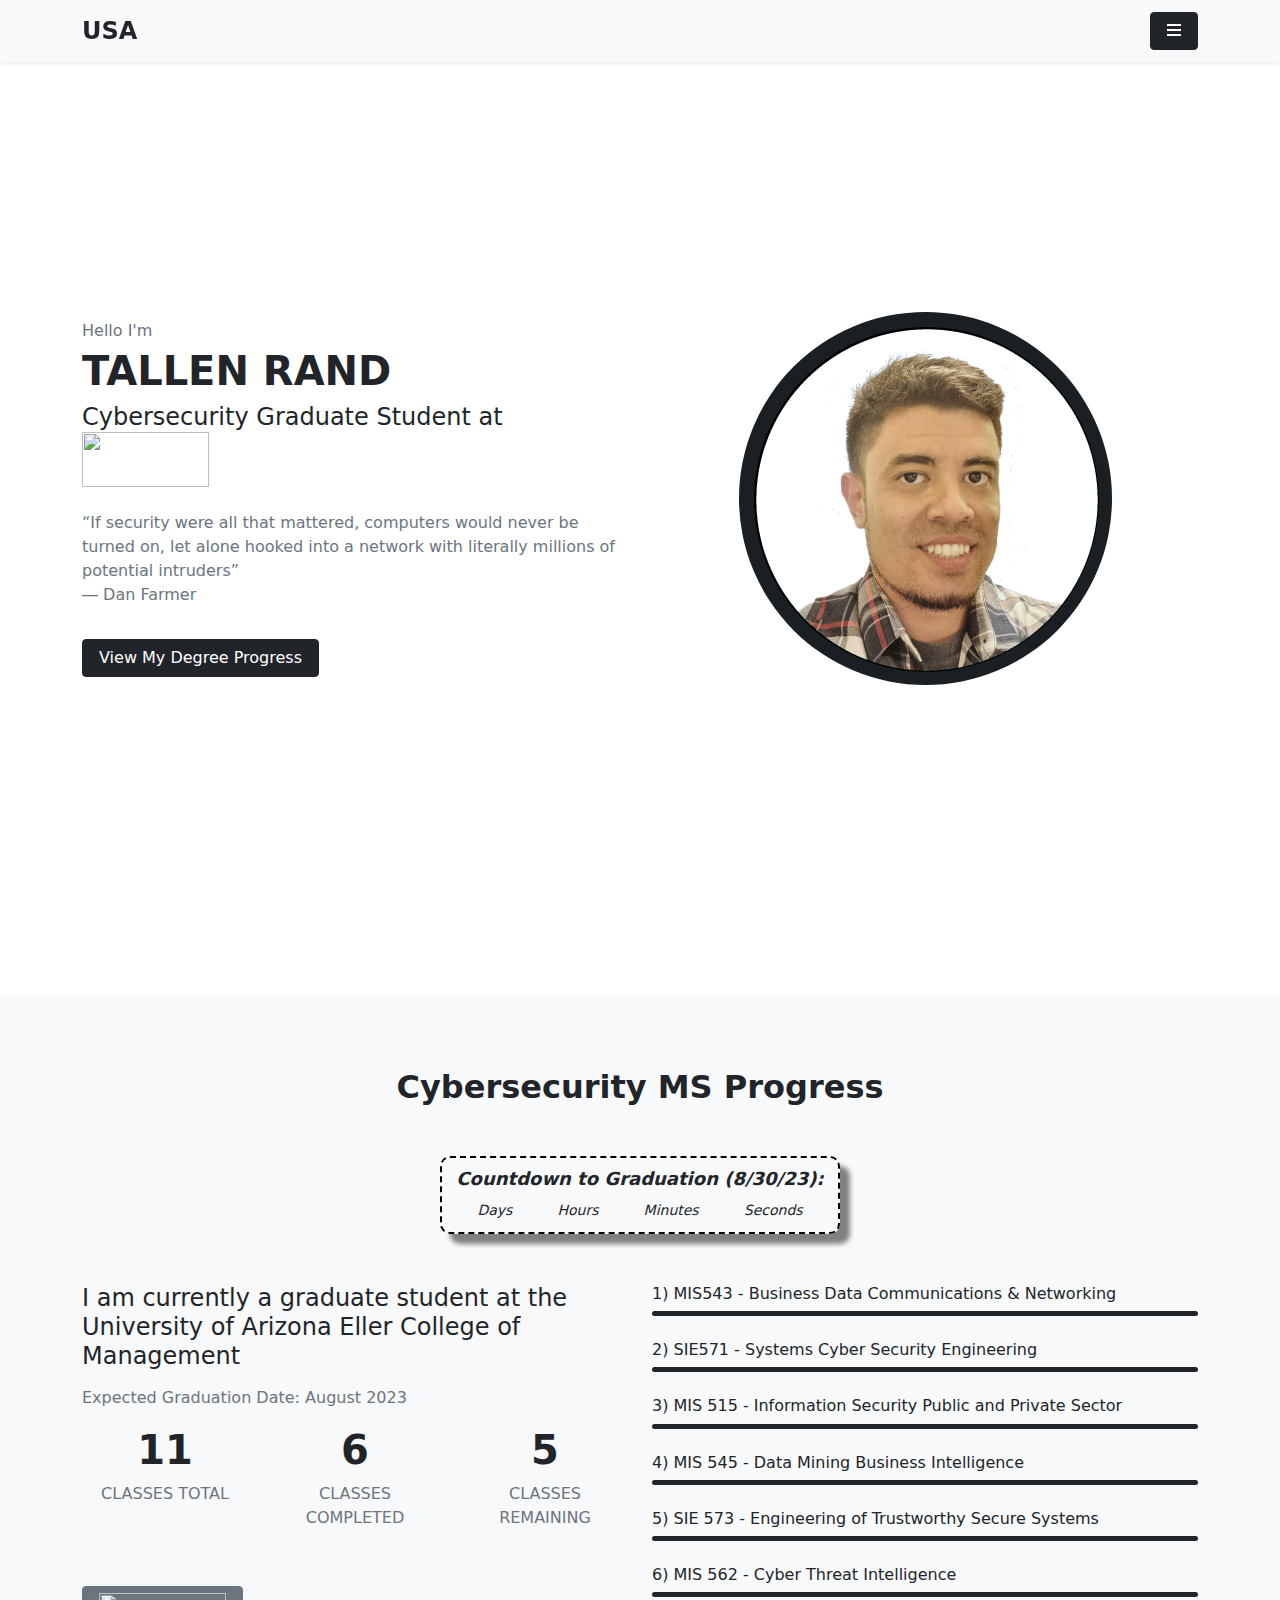
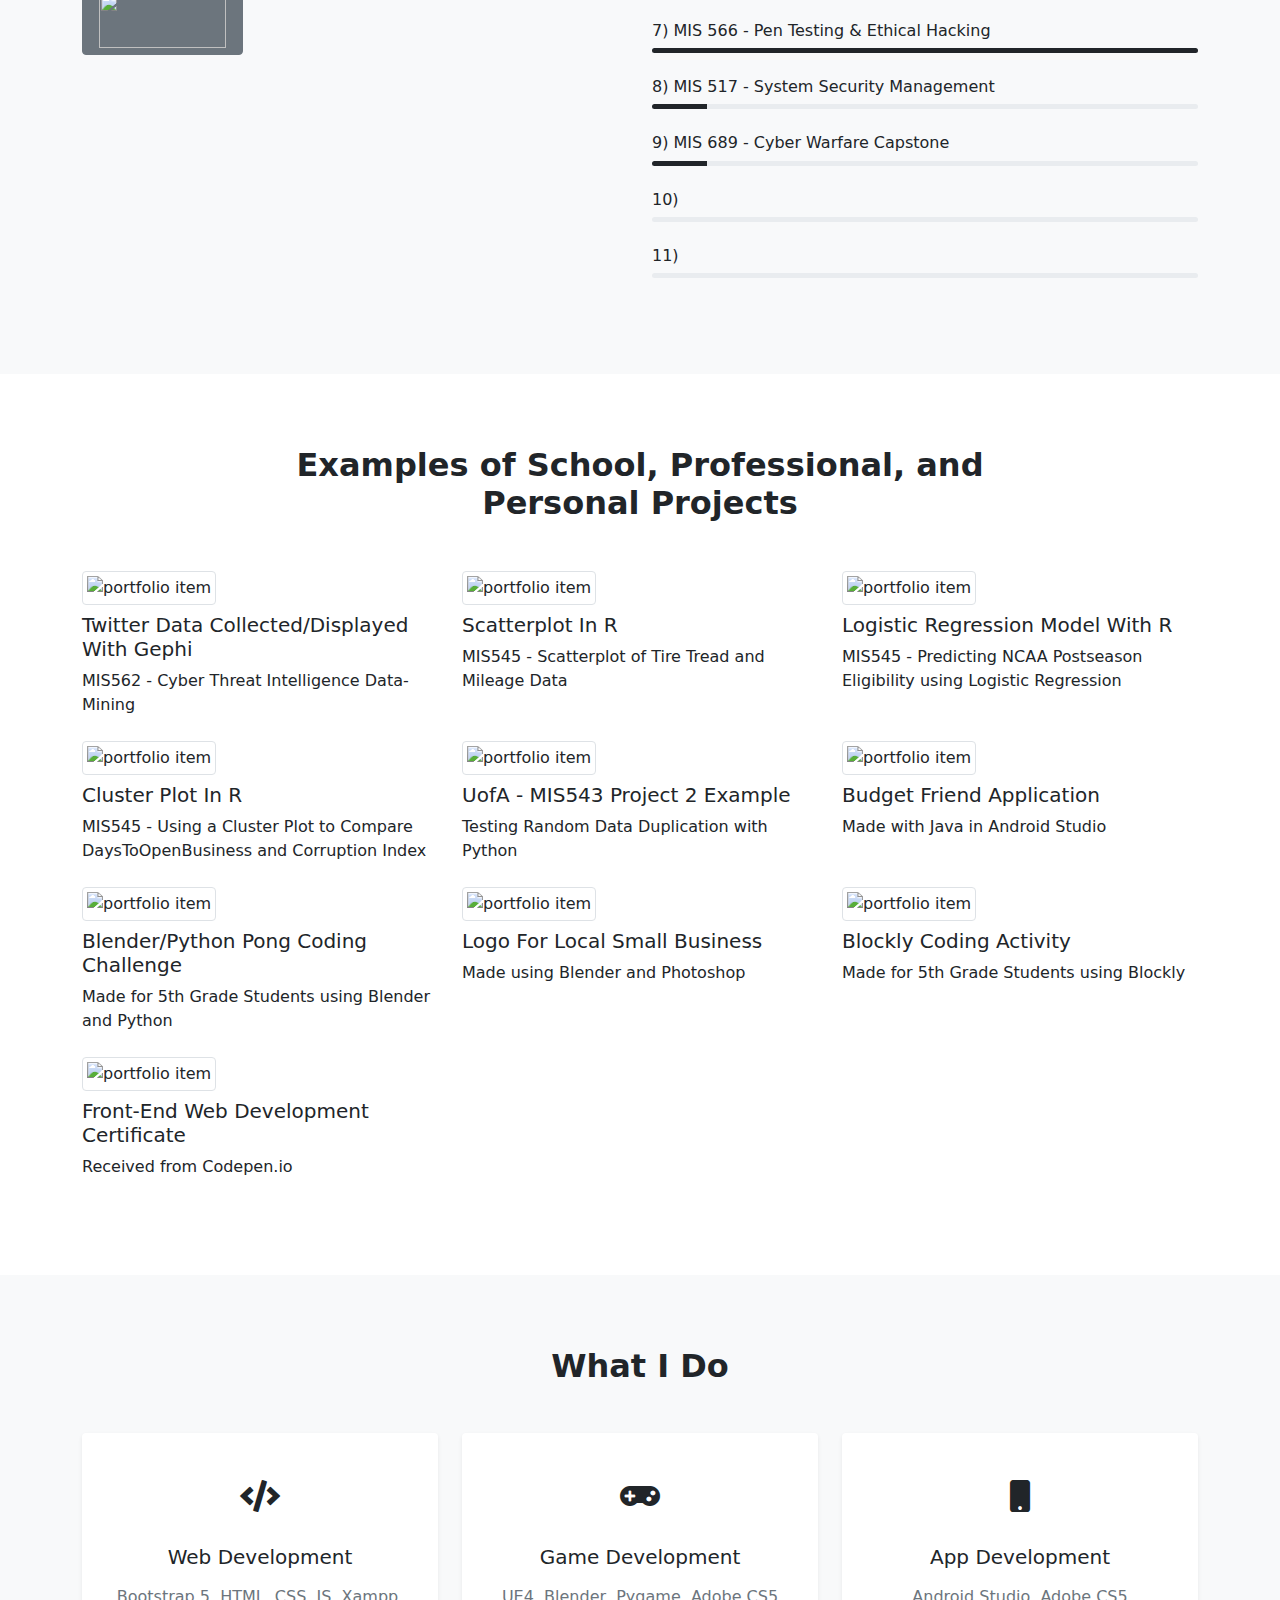
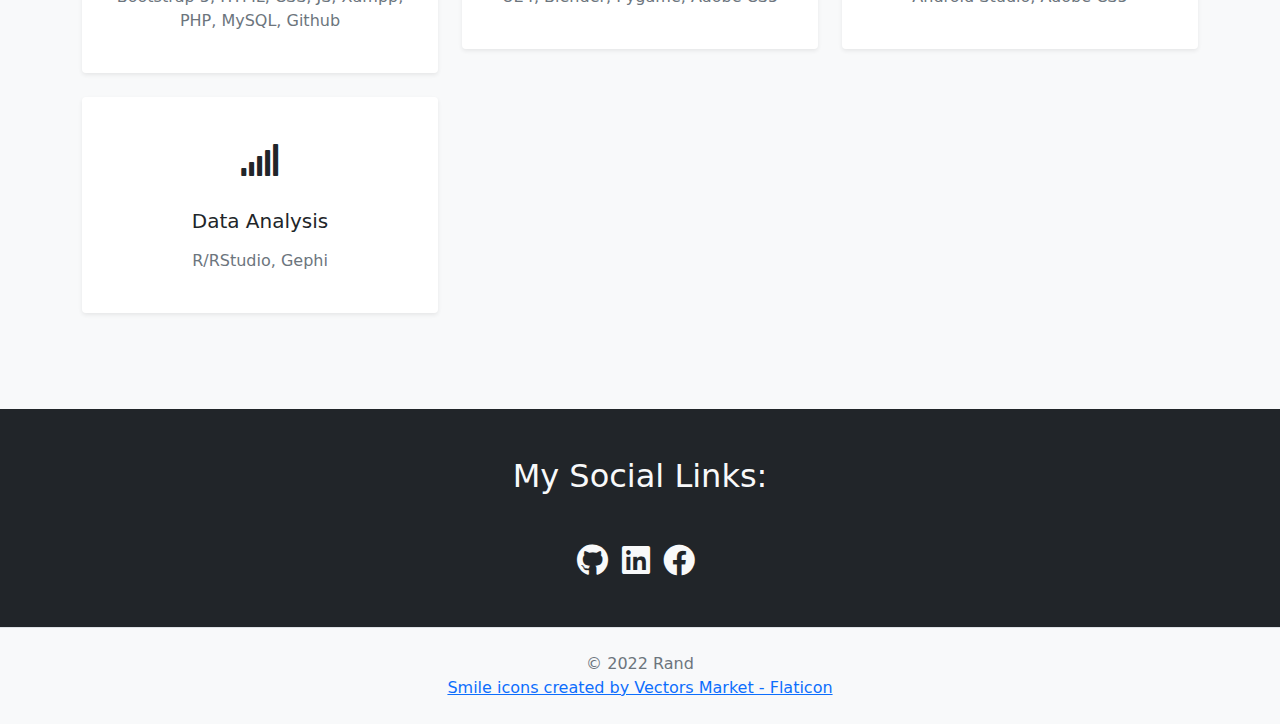
==== index.html @ 3dd48f05 "updated mis566" ====
<!DOCTYPE html>
<html lang="en">
<head>
  <link rel=icon href=img/smile.png sizes="16x16" type="image/png">
  <title>Tallen Rand's Portfolio 2023</title>
  <meta charset="utf-8">
  <meta name="viewport" content="width=device-width, initial-scale=1">
  <link rel="stylesheet" href="css/font-awesome.min.css">
  <link rel="stylesheet" href="css/bootstrap.min.css">
  <link rel="stylesheet" href="css/zoom.min.css">
  <link rel="stylesheet" href="css/timer.css">
</head>
<body class="bg-light">
 
<!-- navbar start -->
<nav class="navbar navbar-light fixed-top bg-light shadow-sm">
  <div class="container-lg">
    <a class="navbar-brand text-dark fw-bold fs-4" href="#">USA</a>
    <div class="dropdown">
      <button class="btn btn-secondary btn-dark px-3" type="button" id="dropdownMenuButton1" data-bs-toggle="dropdown" aria-expanded="false">
        <i class="fas fa-bars"></i>
      </button>
      <ul class="dropdown-menu dropdown-menu-end" aria-labelledby="dropdownMenuButton1">
        <li><a class="dropdown-item" href="#home">Home</a></li>
        <li><a class="dropdown-item" href="#about">Progress</a></li>
        <li><a class="dropdown-item" href="#portfolio">Projects</a></li>
        <li><a class="dropdown-item" href="#services">What I Do</a></li>
        <li><a class="dropdown-item" href="#social">Social Links</a></li>
      </ul>
    </div>
  </div>
</nav>
<!-- navbar end -->

<!-- home section start -->
<section class="home bg-white py-5" id="home">
<div class="container-lg">
  <!--<p class="text-white">Hello</p>-->
  <div class="row min-vh-100 align-items-center align-content-center">
    <div class="col-md-6 mt-5 mt-md-0">
      <div class="home-img text-center">
        <img src="img/Rand_Prof7.png" class="rounded-circle mw-100";alt="profile img">
      </div>
    </div>
    <div class="col-md-6 mt-5 mt-md-0 order-md-first">
      <div class="home-text">
        <p class="text-muted mb-1">Hello I'm</p>
        <h1 class="text-dark text-uppercase fs-1 fw-bold">Tallen Rand</h1>
        <h2 class="fs-4">Cybersecurity Graduate Student at <img src="https://external-content.duckduckgo.com/iu/?u=http%3A%2F%2Fwww.brandonmikelaitis.com%2Fimages%2Fa-logo.png&f=1&nofb=1"
          width="127" height="55"></img></h2> 
        <p class="mt-4 text-muted">“If security were all that mattered, computers would never be turned on, 
          let alone hooked into a network with literally millions of potential intruders”<br>
          ― Dan Farmer</p>
          <a href="#about" class="btn btn-dark px-3 mt-3">View My Degree Progress</a>
      </div>
    </div>
  </div>
</div>
</section>
<!-- home section end -->

<!-- about section start -->
<section class="about bg-light py-5" id="about">
  <div class="container-lg py-4">
    <div class="row justify-content-center">
      <div class="col-lg-8">
        <div class="section-title text-center">
          <h2 class="fw-bold mb-5">Cybersecurity MS Progress</h2>
        </div>
      </div>
    </div>

<!-- Graduation Countdown Timer -->
    <div id="outerBox">
      <h4><b><i>Countdown to Graduation (8/30/23):</b></i></h1>
          <li><span id="days"></span><i>Days</i></li>
          <li><span id="hours"></span><i>Hours</i></li>
          <li><span id="minutes"></span><i>Minutes</i></li>
          <li><span id="seconds"></span><i>Seconds</i></li>

        <script>
          const second = 1000,
          minute = second * 60,
          hour = minute * 60,
          day = hour * 24;

          var countDown = new Date("Aug 30, 2023 00:00:00").getTime(),
            x = setInterval(function() {
          var now = new Date().getTime(),
            distance = countDown - now;
          document.getElementById('days').innerHTML = Math.floor(distance / (day)),
          document.getElementById('hours').innerHTML = Math.floor((distance % (day)) / (hour)),
          document.getElementById('minutes').innerHTML = Math.floor((distance % (hour)) / (minute)),               
          document.getElementById('seconds').innerHTML = Math.floor((distance % (minute)) / second);
          }, second)
        </script>
    </div>
<!-- End Graduation Countdown Timer -->
    <br>
    <br>
    <div class="row">
      <div class="col-md-6">
        <div class="about-text">
          <h3 class="fs-4 mb-3">I am currently a graduate student at the University of Arizona Eller College of Management</h3>
          <p class="text-muted">Expected Graduation Date: August 2023
          </p>
        </div>
        <div class="row text-center text-uppercase my-3">
          <div class="col-sm-4">
            <div clas="fact-item">
              <h4 class="fs-1 fw-bold">11</h4>
              <p class="text-muted">Classes Total</p>
            </div>
          </div>
        <div class="col-sm-4">
          <div clas="fact-item">
            <h4 class="fs-1 fw-bold">6</h4>
            <p class="text-muted">Classes Completed</p>
          </div>
        </div>
        <div class="col-sm-4">
          <div clas="fact-item">
            <h4 class="fs-1 fw-bold">5</h4>
            <p class="text-muted">Classes Remaining</p>
          </div>
        </div>
      </div>
      <br>
      <div class="row">
        <div class="col-lg-12 d-flex align-items-center">
          <a href="https://eller.arizona.edu/"  target="_blank" class="btn px-3 btn-secondary me-5"><img src="https://external-content.duckduckgo.com/iu/?u=http%3A%2F%2Fwww.brandonmikelaitis.com%2Fimages%2Fa-logo.png&f=1&nofb=1"
            width="127" height="55"></img></a>
          </div>
        </div>
          <br>  
        
    </div>
    <div class="col-md-6 mt-5 mt-md-0">
      <div class="skill-item mb-4">
        <h3 class="fs-6">1) MIS543 - Business Data Communications & Networking</h3>
        <div class="progress" style="height: 5px;">
          <div class="progress-bar bg-dark" role="progressbar" style="width: 100%;" 
          aria-valuenow="90" aria-valuemin="0" aria-valuemax="100"></div>
        </div>
      </div>
      <div class="skill-item mb-4">
        <h3 class="fs-6">2) SIE571 - Systems Cyber Security Engineering</h3>
        <div class="progress" style="height: 5px;">
          <div class="progress-bar bg-dark" role="progressbar" style="width: 100%;" 
          aria-valuenow="0" aria-valuemin="0" aria-valuemax="100"></div>
        </div>
      </div>
      <div class="skill-item mb-4">
        <h3 class="fs-6">3) MIS 515 - Information Security Public and Private Sector</h3>
        <div class="progress" style="height: 5px;">
          <div class="progress-bar bg-dark" role="progressbar" style="width: 100%;" 
          aria-valuenow="0" aria-valuemin="0" aria-valuemax="100"></div>
        </div>
      </div>
      <div class="skill-item mb-4">
        <h3 class="fs-6">4) MIS 545 - Data Mining Business Intelligence</h3>
        <div class="progress" style="height: 5px;">
          <div class="progress-bar bg-dark" role="progressbar" style="width: 100%;" 
          aria-valuenow="0" aria-valuemin="0" aria-valuemax="100"></div>
        </div>
      </div>
      <div class="skill-item mb-4">
        <h3 class="fs-6">5) SIE 573 - Engineering of Trustworthy Secure Systems</h3>
        <div class="progress" style="height: 5px;">
          <div class="progress-bar bg-dark" role="progressbar" style="width: 100%;" 
          aria-valuenow="0" aria-valuemin="0" aria-valuemax="100"></div>
        </div>
      </div>
      <div class="skill-item mb-4">
        <h3 class="fs-6">6) MIS 562 - Cyber Threat Intelligence</h3>
        <div class="progress" style="height: 5px;">
          <div class="progress-bar bg-dark" role="progressbar" style="width: 100%;" 
          aria-valuenow="0" aria-valuemin="0" aria-valuemax="100"></div>
        </div>
      </div>
      <div class="skill-item mb-4">
        <h3 class="fs-6">7) MIS 566 - Pen Testing & Ethical Hacking</h3>
        <div class="progress" style="height: 5px;">
          <div class="progress-bar bg-dark" role="progressbar" style="width: 100%;" 
          aria-valuenow="0" aria-valuemin="0" aria-valuemax="100"></div>
        </div>
      </div>
      <div class="skill-item mb-4">
        <h3 class="fs-6">8) MIS 517 - System Security Management</h3>
        <div class="progress" style="height: 5px;">
          <div class="progress-bar bg-dark" role="progressbar" style="width: 10%;" 
          aria-valuenow="0" aria-valuemin="0" aria-valuemax="100"></div>
        </div>
      </div>
      <div class="skill-item mb-4">
        <h3 class="fs-6">9) MIS 689 - Cyber Warfare Capstone</h3>
        <div class="progress" style="height: 5px;">
          <div class="progress-bar bg-dark" role="progressbar" style="width: 10%;" 
          aria-valuenow="0" aria-valuemin="0" aria-valuemax="100"></div>
        </div>
      </div>
      <div class="skill-item mb-4">
        <h3 class="fs-6">10)</h3>
        <div class="progress" style="height: 5px;">
          <div class="progress-bar bg-dark" role="progressbar" style="width: 0%;" 
          aria-valuenow="0" aria-valuemin="0" aria-valuemax="100"></div>
        </div>
      </div>
      <div class="skill-item mb-4">
        <h3 class="fs-6">11)</h3>
        <div class="progress" style="height: 5px;">
          <div class="progress-bar bg-dark" role="progressbar" style="width: 0%;" 
          aria-valuenow="0" aria-valuemin="0" aria-valuemax="100"></div>
        </div>
      </div>
      </div>

      <!--
      <div class="skill-item mb-4">
        <h3 class="fs-6">JavaScript</h3>
        <div class="progress" style="height: 5px;">
          <div class="progress-bar bg-dark" role="progressbar" style="width: 75%;" 
          aria-valuenow="75" aria-valuemin="0" aria-valuemax="100"></div>
        </div>
      </div>
      <div class="skill-item">
        <h3 class="fs-6">Bootstrap</h3>
        <div class="progress" style="height: 5px;">
          <div class="progress-bar bg-dark" role="progressbar" style="width: 65%;" 
          aria-valuenow="65" aria-valuemin="0" aria-valuemax="100"></div>
        </div>
      </div>
    -->
    </div>
  </div>
</section>
<!-- about section end -->

<!-- portfolio section start -->
<section class="portfolio bg-white py-5" id="portfolio">
  <div class="container-lg py-4">
    <div class="row justify-content-center">
      <div class="col-lg-8">
        <div class="section-title text-center">
          <h2 class="fw-bold mb-5">Examples of School, Professional, and Personal Projects</h2>
        </div>
      </div>
    </div>
    <div class="row">
      <div class="col-md-6 col-lg-4">
        <div class="portfolio-item">
          <img src="https://github.com/tallenrand/PublicFiles/blob/master/WebProjects/Twitter_Slide_Screenshot.PNG?raw=true" class="w-100 img-thumbnail zoomleft" alt="portfolio item">
          <h3 class="text-capitalize fs-5 my-2">Twitter Data collected/displayed with Gephi</h3>
          <p class="mb-4"><a href="#" class="text-dark text-decoration-none">MIS562 - Cyber Threat Intelligence Data-Mining</a></p>
        </div>
      </div>
      <div class="col-md-6 col-lg-4">
        <div class="portfolio-item">
          <img src="https://github.com/tallenrand/PublicFiles/blob/master/WebProjects/Tire%20Miles%20and%20Tread%20Depth%20Scatter%20Plot%20Screenshot.PNG?raw=true" class="w-100 img-thumbnail zoomcenter" alt="portfolio item">
          <h3 class="text-capitalize fs-5 my-2">Scatterplot in R</h3>
          <p class="mb-4"><a href="#" class="text-dark text-decoration-none">MIS545 - Scatterplot of Tire Tread and Mileage Data</a></p>
        </div>
      </div>
      <div class="col-md-6 col-lg-4">
        <div class="portfolio-item">
          <img src="https://raw.githubusercontent.com/tallenrand/PublicFiles/84a04c1a99a9d91ac99c18fbdc5ed5dccdd5f8ab/MIS%20545_TallenR_Slides_5-9_2.png" class="w-100 img-thumbnail zoomright" alt="portfolio item">
          <h3 class="text-capitalize fs-5 my-2">Logistic Regression Model with R</h3>
          <p class="mb-4"><a href="#" class="text-dark text-decoration-none">MIS545 - Predicting NCAA Postseason Eligibility using Logistic Regression</a></p>
        </div>
      </div>
      <div class="col-md-6 col-lg-4">
        <div class="portfolio-item">
          <img src="https://github.com/tallenrand/PublicFiles/blob/master/3Cluster.PNG?raw=true" class="w-100 img-thumbnail zoomleft" alt="portfolio item">
          <h3 class="text-capitalize fs-5 my-2">Cluster Plot in R</h3>
          <p class="mb-4"><a href="#" class="text-dark text-decoration-none">MIS545 - Using a Cluster Plot to Compare DaysToOpenBusiness and Corruption Index</a></p>
        </div>
      </div>
      <div class="col-md-6 col-lg-4">
        <div class="portfolio-item">
          <img src="https://github.com/tallenrand/PublicFiles/blob/master/PorfolioPics/Proj2_Final.png?raw=true" class="w-100 img-thumbnail zoomcenter" alt="portfolio item">
          <h3 class="text-capitalize fs-5 my-2">UofA - MIS543 Project 2 Example</h3>
          <p class="mb-4"><a href="#" class="text-dark text-decoration-none">Testing Random Data Duplication with Python</a></p>
        </div>
      </div>
      <div class="col-md-6 col-lg-4">
        <div class="portfolio-item">
          <img src="https://github.com/tallenrand/PublicFiles/blob/master/PorfolioPics/BF_PortfolioImage.png?raw=true" class="w-100 img-thumbnail zoomright" alt="portfolio item">
          <h3 class="text-capitalize fs-5 my-2">Budget Friend Application</h3>
          <p class="mb-4"><a href="#" class="text-dark text-decoration-none">Made with Java in Android Studio</a></p>
        </div>
      </div>
      <div class="col-md-6 col-lg-4">
        <div class="portfolio-item">
          <img src="https://github.com/tallenrand/PublicFiles/blob/master/Classroom/Pong_F.png?raw=true;" class="w-100 img-thumbnail zoomleft" alt="portfolio item">
          <h3 class="text-capitalize fs-5 my-2">Blender/Python Pong Coding Challenge</h3>
          <p class="mb-4"><a href="#" class="text-dark text-decoration-none">Made for 5th Grade Students using Blender and Python</a></p>
        </div>
      </div>
      <div class="col-md-6 col-lg-4">
        <div class="portfolio-item">
          <img src="https://github.com/tallenrand/PublicFiles/blob/master/Logos/EAS_F.png?raw=true;" class="w-100 img-thumbnail zoomcenter" alt="portfolio item">
          <h3 class="text-capitalize fs-5 my-2">Logo for Local Small Business</h3>
          <p class="mb-4"><a href="#" class="text-dark text-decoration-none">Made using Blender and Photoshop</a></p>
        </div>
      </div>
      <div class="col-md-6 col-lg-4">
        <div class="portfolio-item">
          <img src="https://github.com/tallenrand/PublicFiles/blob/master/Classroom/Colors_F.PNG?raw=true" class="w-100 img-thumbnail zoomright" alt="portfolio item">
          <h3 class="text-capitalize fs-5 my-2">Blockly Coding Activity</h3>
          <p class="mb-4"><a href="#" class="text-dark text-decoration-none">Made for 5th Grade Students using Blockly</a></p>
        </div>
      </div>
      <div class="col-md-6 col-lg-4">
        <div class="portfolio-item">
          <img src="https://github.com/tallenrand/PublicFiles/blob/master/Cert_Image.PNG?raw=true" class="w-100 img-thumbnail zoomleft" alt="portfolio item">
          <h3 class="text-capitalize fs-5 my-2">Front-End Web Development Certificate</h3>
          <p class="mb-4"><a href="#" class="text-dark text-decoration-none">Received from Codepen.io</a></p>
        </div>
      </div>
    </div>
  </div>
</section>
<!-- portfolio section end -->

<!-- services section start -->
<section class="services bg-$blue-100 py-5" id="services">
  <div class="container-lg py-4">
    <div class="row justify-content-center">
      <div class="col-lg-8">
        <div class="section-title text-center">
          <h2 class="fw-bold mb-5">What I Do</h2>
        </div>
      </div>
    </div>
    <div class="row text-center">
      <div class="col-md-6 col-lg-4 mb-4">
        <div class="service-item shadow-sm p-4 rounded bg-white">
          <div class="icon my-3 text-dark fs-2">
            <i class="fas fa-code"></i>
          </div>
          <h3 class="fs-5 py-2">Web Development</h3>
          <p class="text-muted">Bootstrap 5, HTML, CSS, JS, Xampp, PHP, MySQL, Github</p>
          </div>
        </div>
        <div class="col-md-6 col-lg-4 mb-4">
          <div class="service-item shadow-sm p-4 rounded bg-white">
            <div class="icon my-3 text-dark fs-2">
              <i class="fas fa-gamepad"></i>
            </div>
            <h3 class="fs-5 py-2">Game Development</h3>
            <p class="text-muted">UE4, Blender, Pygame, Adobe CS5</p>
            </div>
          </div>
          <div class="col-md-6 col-lg-4 mb-4">
            <div class="service-item shadow-sm p-4 rounded bg-white">
              <div class="icon my-3 text-dark fs-2">
                <i class="fas fa-mobile"></i>
              </div>
              <h3 class="fs-5 py-2">App Development</h3>
              <p class="text-muted">Android Studio, Adobe CS5</p>
              </div>
            </div>
            <div class="col-md-6 col-lg-4 mb-4">
          <div class="service-item shadow-sm p-4 rounded bg-white">
            <div class="icon my-3 text-dark fs-2">
              <i class="fas fa-signal"></i>
              </div>
              <h3 class="fs-5 py-2">Data Analysis</h3>
              <p class="text-muted">R/RStudio, Gephi</p>
            </div>
          </div>
      </div>
    </div>
</section>
<!-- services section end -->





<!-- freelancer available section start -->
<section class="freelancer-available py-5 bg-dark" id="social">
  <div class="container-lg">
    <div class="row justify-content-center">
      <div class="col-lg-8 text-center">
        <div class="row">
          <div class="section-title text-center">
            <h2 class="text-light mb-5">My Social Links:</h2>
          </div>
          <div class="social-links">
            <a href="https://github.com/tallenrand" target="_blank" class="text-light me-2"><i class="fab fa-github fa-2x"></i></a>
            <a href="https://www.linkedin.com/in/tallen-rand/" target="_blank" class="text-light me-2"><i class="fab fa-linkedin fa-2x"></i></a>
            <a href="https://www.facebook.com/profile.php?id=100082353182815" target="_blank" class="text-light me-2"><i class="fab fa-facebook fa-2x"></i></a>
          </div>
        </div>
      </div>
    </div>
  </div>
</section>
<!-- freelancer available section end -->

<!-- testimonials section start 



<section class="testimonials py-5" id="testimonials">
  <div class="container-lg py-4">
    <div class="row justify-content-center">
      <div class="col-lg-8">
        <div class="section-title text-center">
          <h2 class="fw-bold mb-5">Testimonials</h2>
        </div>
      </div>
    </div>
    <div class="row justify-content-center">
      <div class="col-lg-8 col-xl-7">
          <div id="carousel1" class="carousel slide" data-bs-ride="carousel">
            <ol class="carousel-indicators">
              <li data-bs-target="#carousel1" data-bs-slide-to="0" class="active bg-dark" aria-current="true" aria-label="Slide 1"></button>
              <li data-bs-target="#carousel1" data-bs-slide-to="1" class="bg-dark" aria-label="Slide 2"></button>
              <li data-bs-target="#carousel1" data-bs-slide-to="2" class="bg-dark" aria-label="Slide 3"></button>
              </ol>
          <div class="carousel-inner">
          
          <div class="testi-item carousel-item active bg-white shadow-sm rounded p-4 mb-5">
            <div class="testi-author-info d-flex align-items-center">
              <img src="img/testimonial/chucknorris2.png" class="img-thumbnail rounded-circle" alt="author img">
              <div class="author ms-3">
                <h3 class="fs-6 mb-1">Chuck Norris</h3>
                <p class="text-muted m-0">Certified Badass</p>
              </div>
            </div>
            <p class="text-muted mt-3">Tallen Rand could probably beat me in a fight.</p>
            <div class="ratings text-dark">
              <i class="fa fa-star"></i>
              <i class="fa fa-star"></i>
              <i class="fa fa-star"></i>
              <i class="fa fa-star"></i>
              <i class="fa fa-star"></i>
            </div>
          </div>
         
          <div class="testi-item carousel-item bg-white shadow-sm rounded p-4 mb-5">
            <div class="testi-author-info d-flex align-items-center">
              <img src="img/testimonial/zeus2.png" class="img-thumbnail rounded-circle" alt="author img">
              <div class="author ms-3">
                <h3 class="fs-6 mb-1">God</h3>
                <p class="text-muted m-0">Admin/Manager</p>
              </div>
            </div>
            <p class="text-muted mt-3">Tallen Rand is the greatest programmer alive.</p>
            <div class="ratings text-dark">
              <i class="fa fa-star"></i>
              <i class="fa fa-star"></i>
              <i class="fa fa-star"></i>
              <i class="fa fa-star"></i>
              <i class="fa fa-star"></i>
            </div>
          </div>
         
          <div class="testi-item carousel-item bg-white shadow-sm rounded p-4 mb-5">
            <div class="testi-author-info d-flex align-items-center">
              <img src="img/testimonial/docholliday2.png" class="img-thumbnail rounded-circle" alt="author img">
              <div class="author ms-3">
                <h3 class="fs-6 mb-1">Doc Holliday</h3>
                <p class="text-muted m-0">Medical Professional and Deputized Marshal</p>
              </div>
            </div>
            <p class="text-muted mt-3">Tallen Rand can be my huckleberry any day.</p>
            <div class="ratings text-dark">
              <i class="fa fa-star"></i>
              <i class="fa fa-star"></i>
              <i class="fa fa-star"></i>
              <i class="fa fa-star"></i>
              <i class="fa fa-star"></i>
            </div>
          </div>

        -->
          
          <!-- testimonial item end-->
          </div>
        </div>
      </div>
    </div>
  </div>
</section>
<!-- testimonials section end -->

<!-- contact section start 
<section class="contact py-5" id="contact">
  <div class="container-lg py-4">
    <div class="row justify-content-center">
      <div class="col-lg-8">
        <div class="section-title text-center">
          <h2 class="fw-bold mb-5">Contact Me</h2>
        </div>
      </div>
    </div>
    <div class="row">
      <div class="col-md-5">
        <div class="contact-item d-flex mb-3">
          <div class="icon fs-4 text-dark">
            <i class="fas fa-envelope"></i>
          </div>
          <div class="text ms-3">
            <h3 class="fs-5">Email</h3>
            <p class="text-muted">example@gmail.com</p>
          </div>
        </div>
        <div class="contact-item d-flex mb-3">
          <div class="icon fs-4 text-dark">
            <i class="fas fa-phone"></i>
          </div>
          <div class="text ms-3">
            <h3 class="fs-5">Phone</h3>
            <p class="text-muted">867-5309</p>
          </div>
        </div>
        <div class="contact-item d-flex">
          <div class="icon fs-4 text-dark">
            <i class="fas fa-map-marker-alt"></i>
          </div>
          <div class="text ms-3">
            <h3 class="fs-5">Visit Office</h3>
            <p class="text-muted">101 Street, Arizona</p>
          </div>
        </div>
      </div>
      <div class="col-md-7">
        <div class="contact-form">
          <form>
            <div class="row">
              <div class="col-lg-6 mb-4">
                <input type="text" placeholder="Your Name" class="form-control form-control-lg fs-6 border-0 shadow-sm">
              </div>
              <div class="col-lg-6 mb-4">
                <input type="text" placeholder="Your Email" class="form-control form-control-lg fs-6 border-0 shadow-sm">
              </div>
            </div>
            <div class="row">
              <div class="col-lg-12 mb-4">
                <input type="text" placeholder="Subject" class="form-control form-control-lg fs-6 border-0 shadow-sm">
              </div>
            </div>
            <div class="row">
              <div class="col-lg-12 mb-4">
                <textarea rows="5" placeholder="Your Message" class="form-control form-control-lg fs-6 border-0 shadow-sm"></textarea>
              </div>
            </div>
            <div class="row">
              <div class="col-lg-12">
                <button type="submit" class="btn btn-dark px-3">Send Message</button>
              </div>
            </div>
          </form>
        </div>
      </div>
    </div>
  </div>
</section>
-->
<!-- contact section end -->

<!-- footer start -->
<footer class="footer border-top py-4 ">
  <div class="container-lg ">
    <div class="row">
      <div class="col-lg-12">
        <p class="m-0 text-center text-muted">&copy; 2022 Rand</p>
        <p class="m-0 text-center text-muted"><a href="https://www.flaticon.com/free-icons/smile" title="smile icons">Smile icons created by Vectors Market - Flaticon</a></p>
      </div>
    </div>
  </div>
</footer>
<!-- footer end -->

<script src="js/bootstrap.bundle.min.js"></script>
</body>
</html>
---- css/zoom.min.css ----
.zoomleft {      
    -webkit-transition: all 0.35s ease-in-out;    
    -moz-transition: all 0.35s ease-in-out;    
    transition: all 0.35s ease-in-out;     
    cursor: -webkit-zoom-in;      
    cursor: -moz-zoom-in;      
    cursor: zoom-in;
    }
    
    .zoomcenter {      
    -webkit-transition: all 0.35s ease-in-out;    
    -moz-transition: all 0.35s ease-in-out;    
    transition: all 0.35s ease-in-out;     
    cursor: -webkit-zoom-in;      
    cursor: -moz-zoom-in;      
    cursor: zoom-in;
    }   

    .zoomright {      
    -webkit-transition: all 0.35s ease-in-out;    
    -moz-transition: all 0.35s ease-in-out;    
    transition: all 0.35s ease-in-out;     
    cursor: -webkit-zoom-in;      
    cursor: -moz-zoom-in;      
    cursor: zoom-in;
    }   
    
    .zoomleft:hover,  
    .zoomleft:active,   
    .zoomleft:focus {
    /**adjust scale to desired size, 
    add browser prefixes**/
    -ms-transform: scale(2.5);    
    -moz-transform: scale(2.5);  
    -webkit-transform: scale(2.5);  
    -o-transform: scale(2.5);  
    transform: scale(2.5);    
    position:relative;      
    z-index: 100;  
    margin-left: 15vw;       
    }

    .zoomcenter:hover,  
    .zoomcenter:active,   
    .zoomcenter:focus {
    /**adjust scale to desired size, 
    add browser prefixes**/
    -ms-transform: scale(2.5);    
    -moz-transform: scale(2.5);  
    -webkit-transform: scale(2.5);  
    -o-transform: scale(2.5);  
    transform: scale(2.5);    
    position:relative;      
    z-index:100;  
    }

    .zoomright:hover,  
    .zoomright:active,   
    .zoomright:focus {
    /**adjust scale to desired size, 
    add browser prefixes**/
    -ms-transform: scale(2.5);    
    -moz-transform: scale(2.5);  
    -webkit-transform: scale(2.5);  
    -o-transform: scale(2.5);  
    transform: scale(2.5);    
    position:relative;      
    z-index:100;        
    margin-left: -15vw;
    }
    
    /**To keep upscaled images visible on mobile, 
    increase left & right margins a bit**/  
    @media only screen and (max-width: 768px) {   
    .portfolio-item {      
    margin-left: 15vw;       
    margin-right: 15vw;
    }
    
    /**TIP: Easy escape for touch screens,
    give gallery's parent container a cursor: pointer.**/
    .DivName {cursor: pointer}
    }
---- css/timer.css ----
#outerBox {
  border: 2pt dashed black;
  width: 400px;
  height: 100%;
  margin: auto;
  margin-top: 2px;
  margin-bottom: 2px;
  border-radius: 10px;
  padding: 10px;
  text-align: center;
  box-shadow: 10px 10px 5px gray;
}
h4 {
  /* 3. Paste your font from Google Fonts here */  
  text-align: center;
  font-size: 18px;
}
li span {
  display: block;
  font-size: 24px;
  text-align: center;
}
li {
  display: inline-block;
  margin-left: 20px;
  margin-right: 20px;
  list-style-type: none;
  font-size: 14px;
}
ul {
  text-align: center;
}
#directions {
  margin: 0 auto;
  width: 600px;
  text-align: center;
}
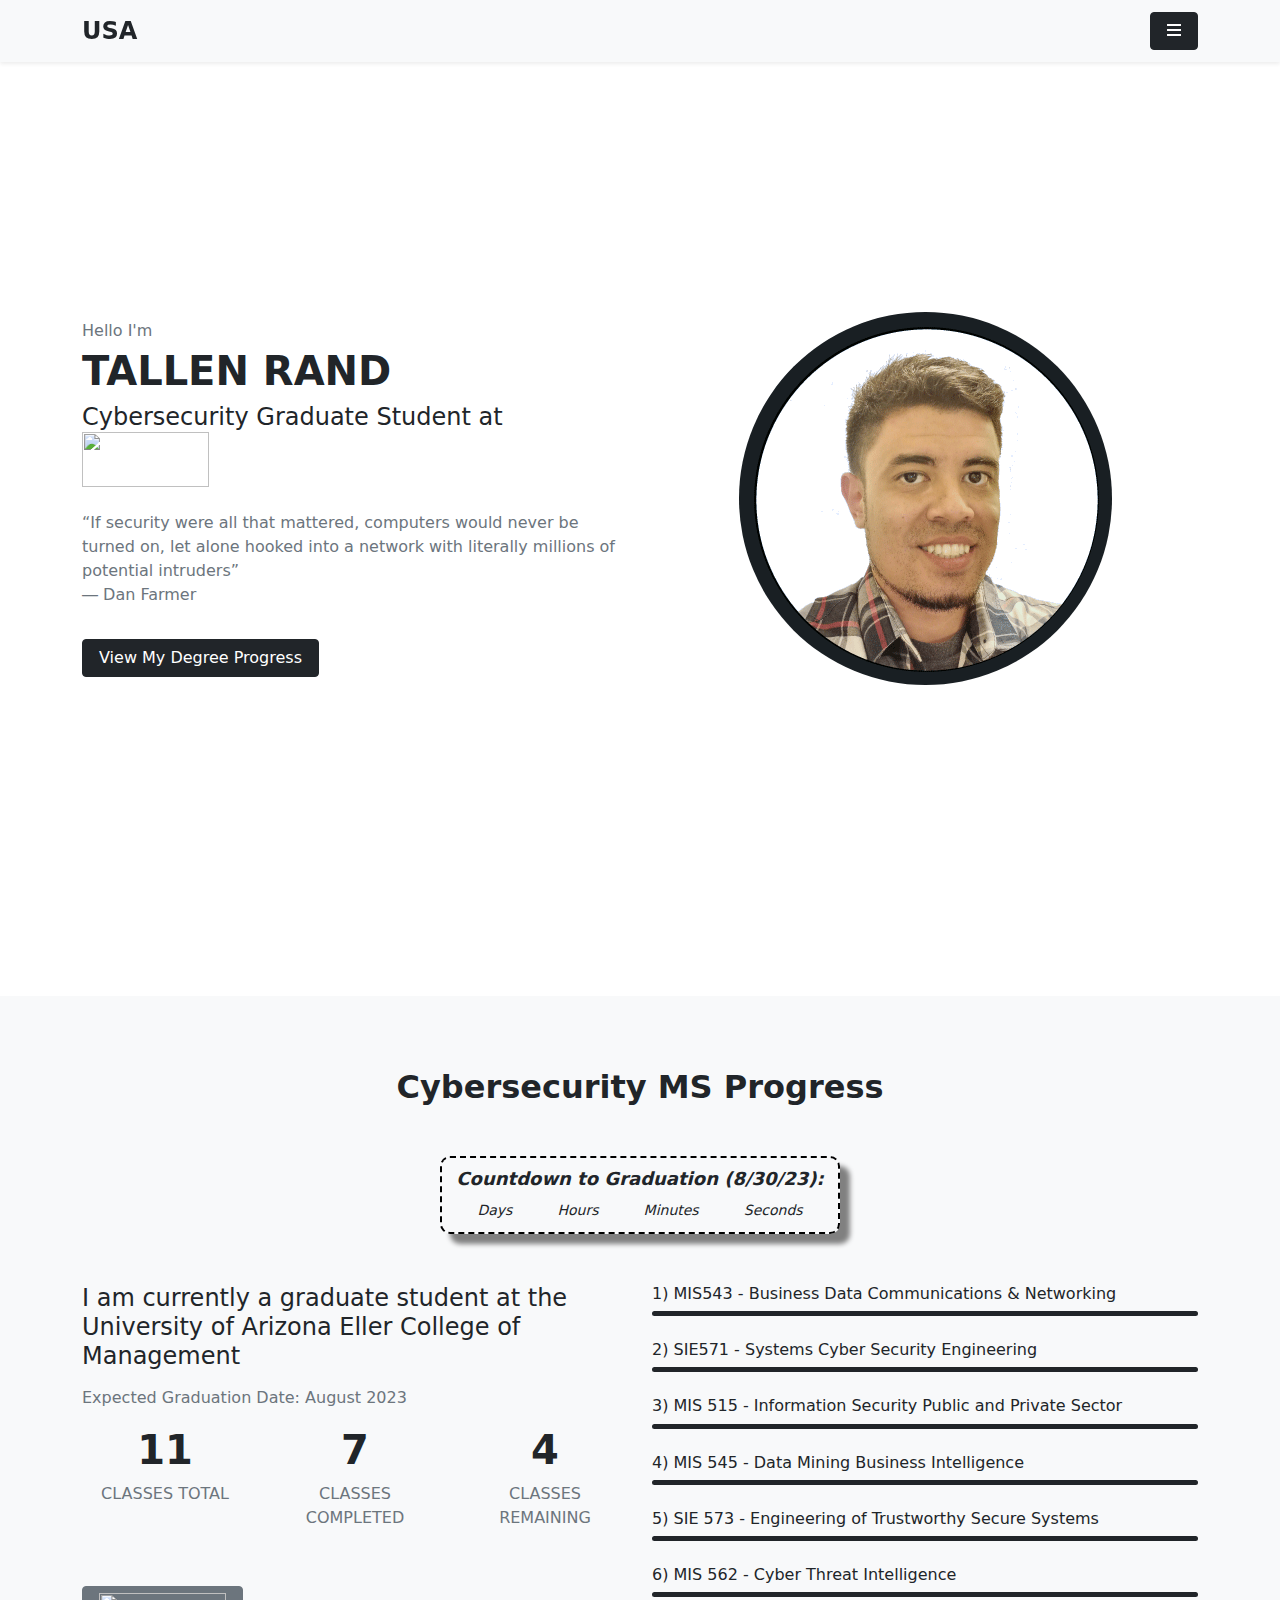
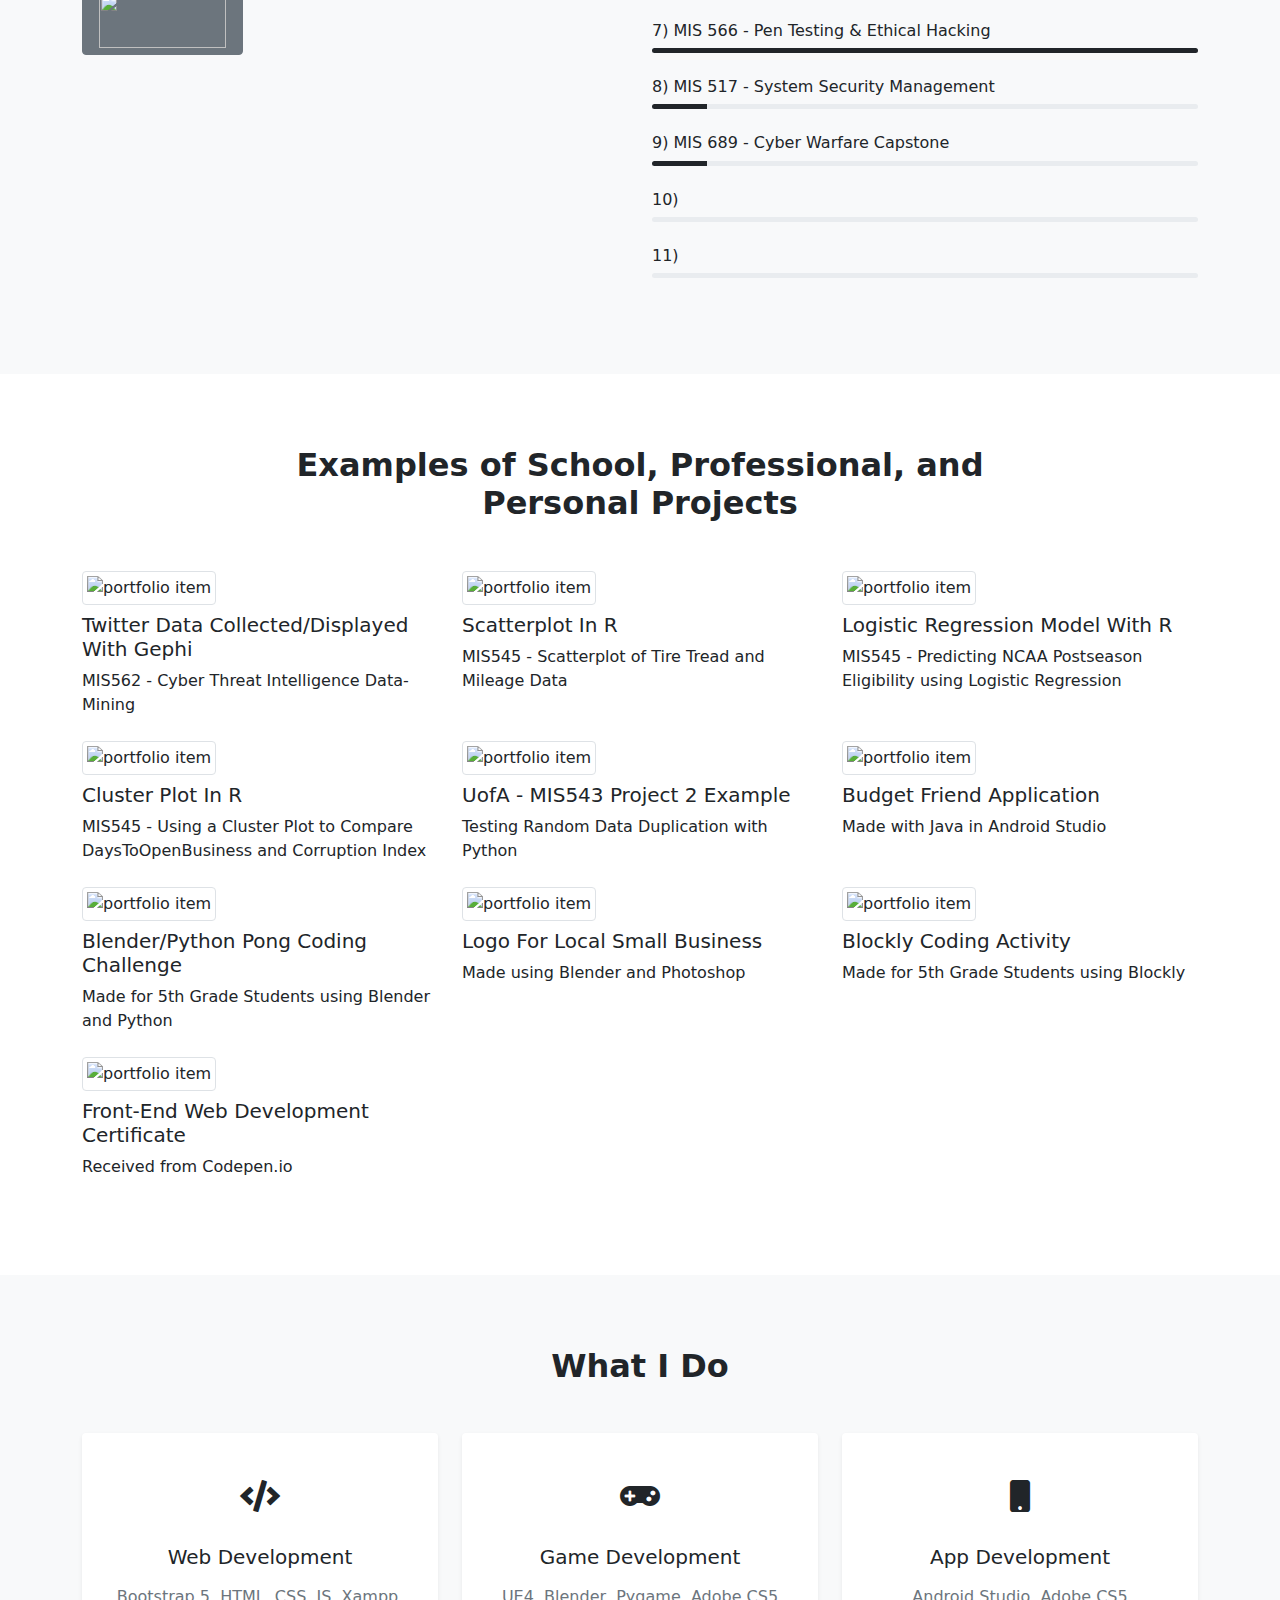
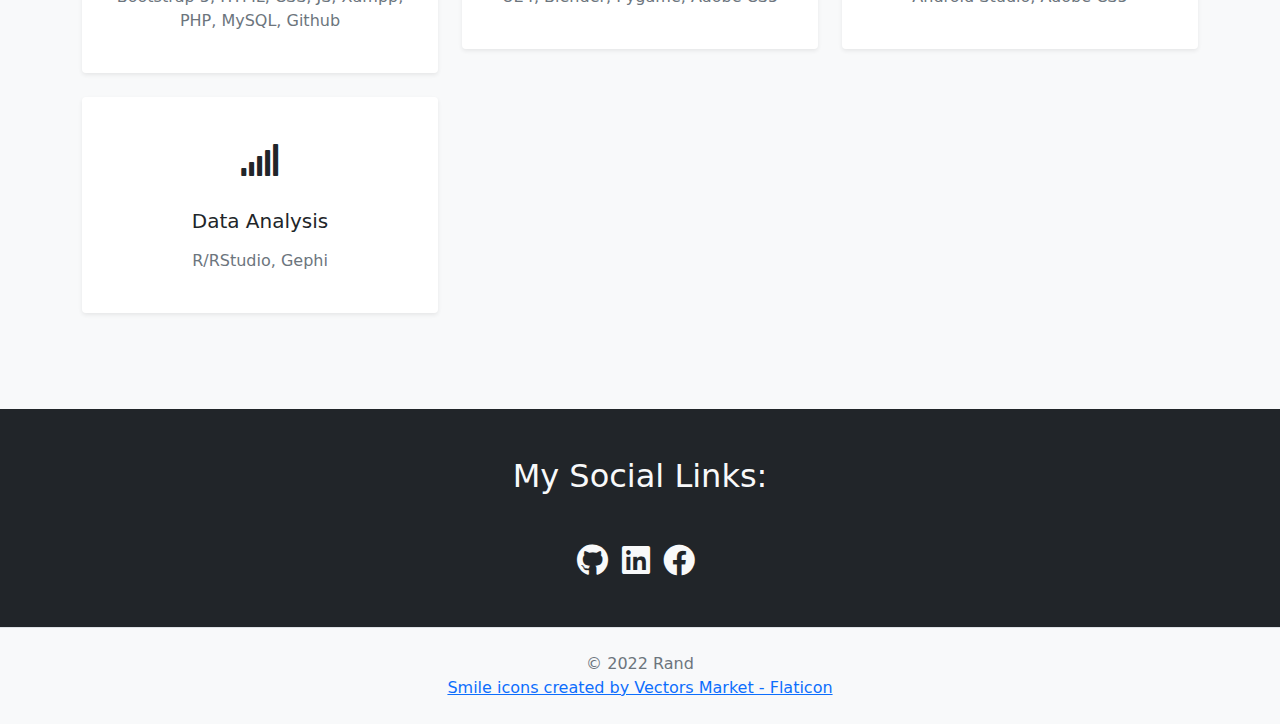
==== commit f1789893: "updated total classes" ====
--- a/index.html
+++ b/index.html
@@ -114,13 +114,13 @@
           </div>
         <div class="col-sm-4">
           <div clas="fact-item">
-            <h4 class="fs-1 fw-bold">6</h4>
+            <h4 class="fs-1 fw-bold">7</h4>
             <p class="text-muted">Classes Completed</p>
           </div>
         </div>
         <div class="col-sm-4">
           <div clas="fact-item">
-            <h4 class="fs-1 fw-bold">5</h4>
+            <h4 class="fs-1 fw-bold">4</h4>
             <p class="text-muted">Classes Remaining</p>
           </div>
         </div>
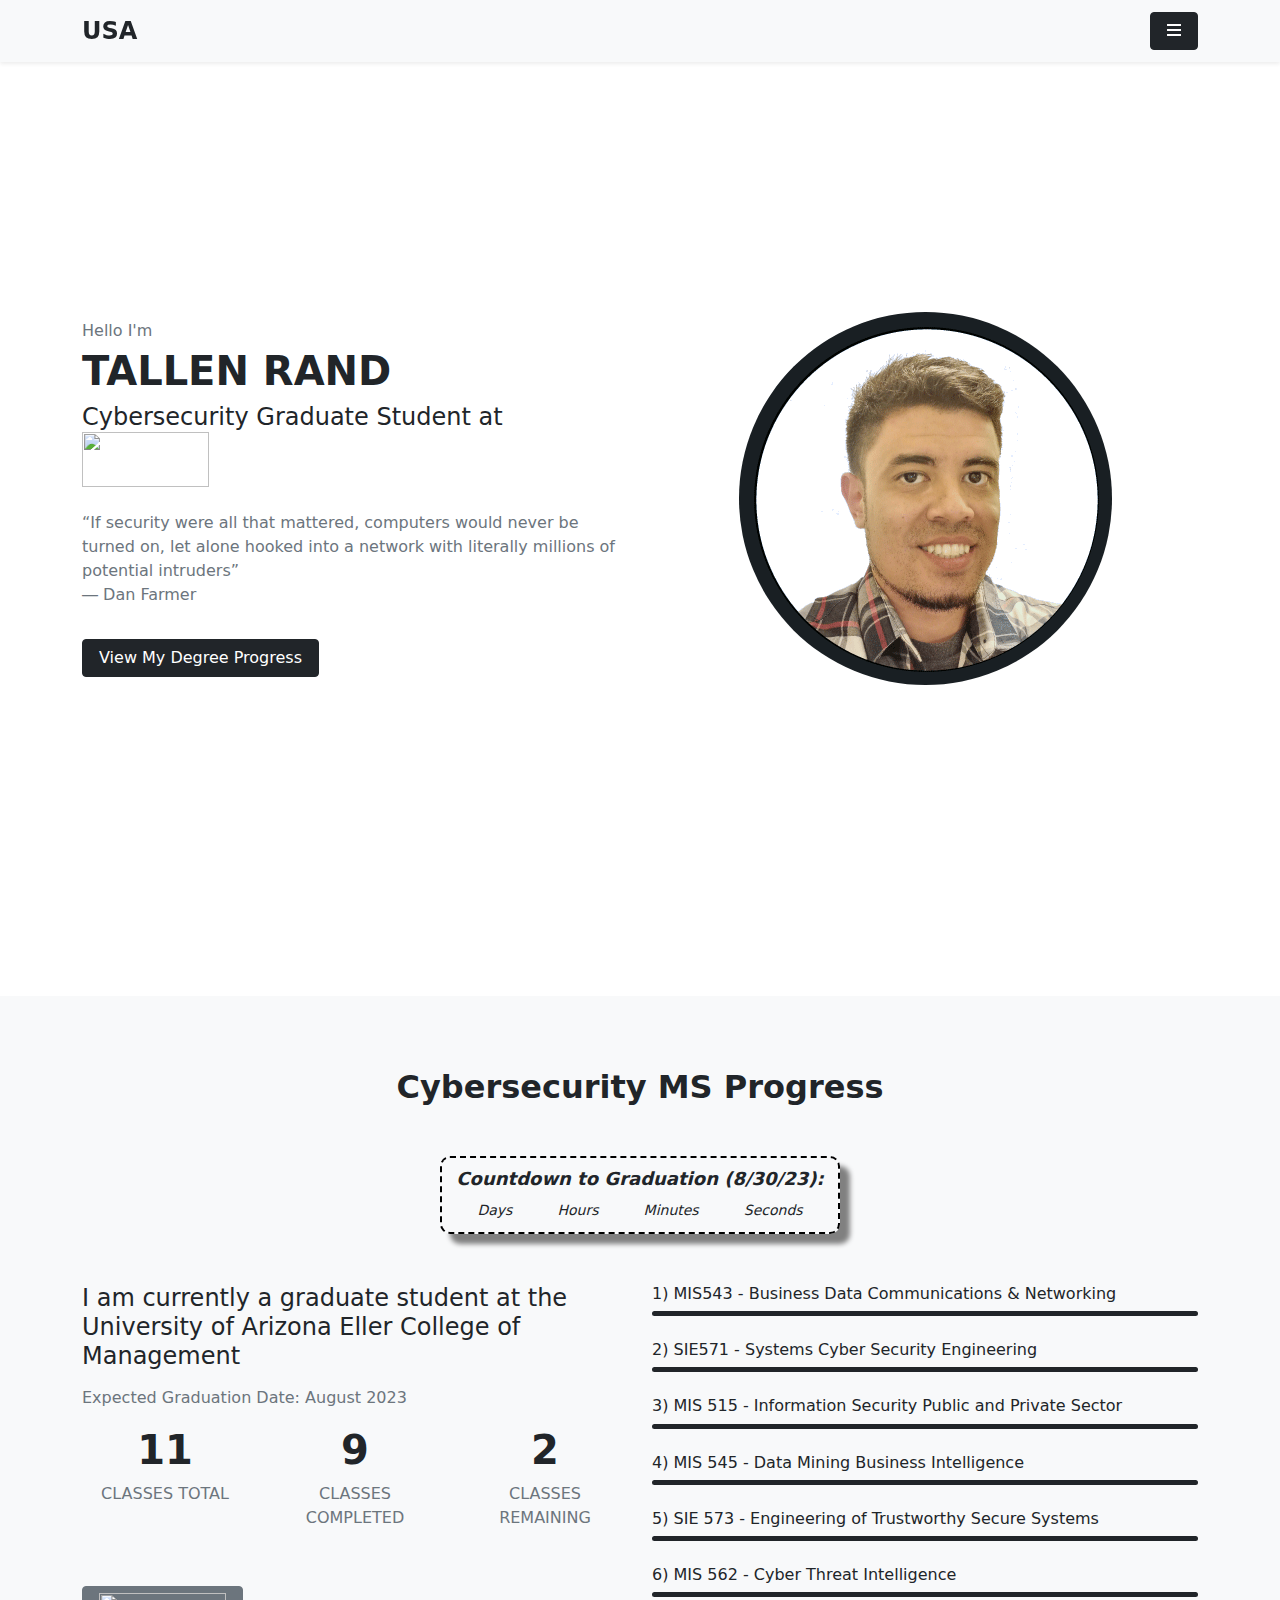
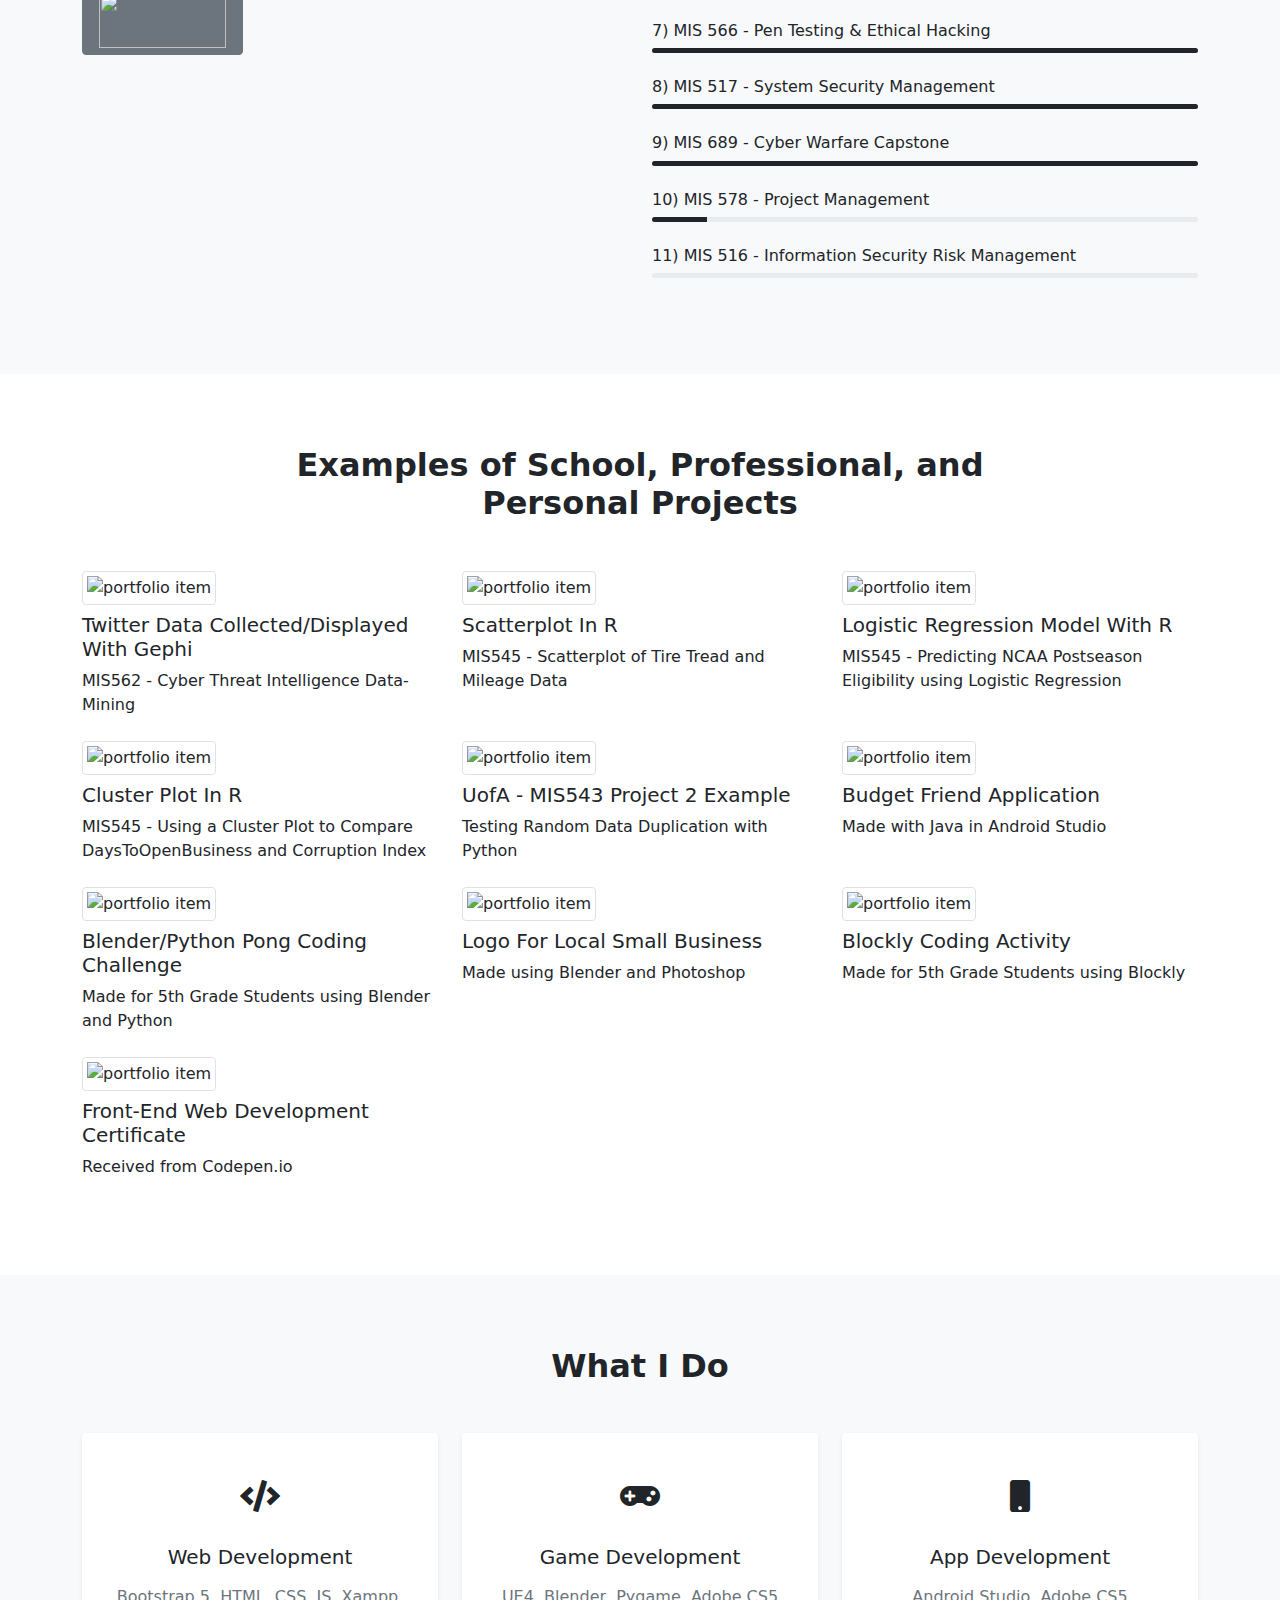
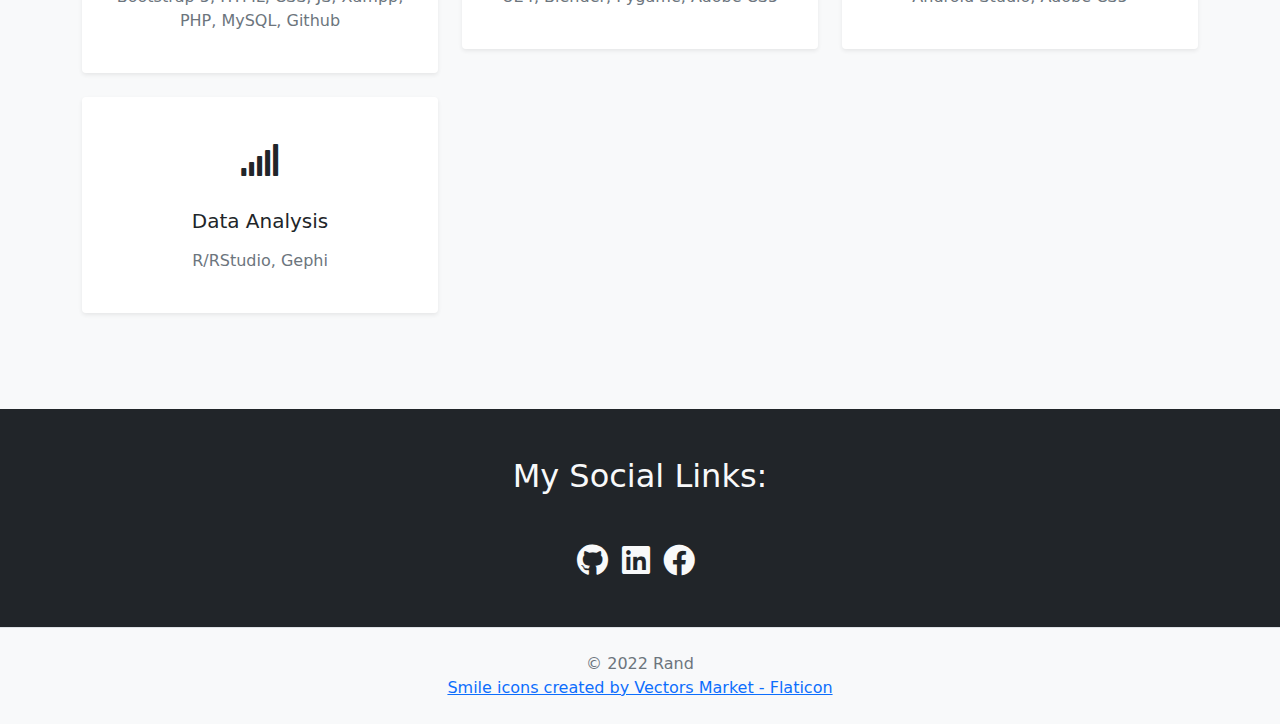
==== commit ccdf4aeb: "class updates" ====
--- a/index.html
+++ b/index.html
@@ -114,13 +114,13 @@
           </div>
         <div class="col-sm-4">
           <div clas="fact-item">
-            <h4 class="fs-1 fw-bold">7</h4>
+            <h4 class="fs-1 fw-bold">9</h4>
             <p class="text-muted">Classes Completed</p>
           </div>
         </div>
         <div class="col-sm-4">
           <div clas="fact-item">
-            <h4 class="fs-1 fw-bold">4</h4>
+            <h4 class="fs-1 fw-bold">2</h4>
             <p class="text-muted">Classes Remaining</p>
           </div>
         </div>
@@ -188,26 +188,26 @@
       <div class="skill-item mb-4">
         <h3 class="fs-6">8) MIS 517 - System Security Management</h3>
         <div class="progress" style="height: 5px;">
+          <div class="progress-bar bg-dark" role="progressbar" style="width: 100%;" 
+          aria-valuenow="0" aria-valuemin="0" aria-valuemax="100"></div>
+        </div>
+      </div>
+      <div class="skill-item mb-4">
+        <h3 class="fs-6">9) MIS 689 - Cyber Warfare Capstone</h3>
+        <div class="progress" style="height: 5px;">
+          <div class="progress-bar bg-dark" role="progressbar" style="width: 100%;" 
+          aria-valuenow="0" aria-valuemin="0" aria-valuemax="100"></div>
+        </div>
+      </div>
+      <div class="skill-item mb-4">
+        <h3 class="fs-6">10) MIS 578 - Project Management</h3>
+        <div class="progress" style="height: 5px;">
           <div class="progress-bar bg-dark" role="progressbar" style="width: 10%;" 
           aria-valuenow="0" aria-valuemin="0" aria-valuemax="100"></div>
         </div>
       </div>
       <div class="skill-item mb-4">
-        <h3 class="fs-6">9) MIS 689 - Cyber Warfare Capstone</h3>
-        <div class="progress" style="height: 5px;">
-          <div class="progress-bar bg-dark" role="progressbar" style="width: 10%;" 
-          aria-valuenow="0" aria-valuemin="0" aria-valuemax="100"></div>
-        </div>
-      </div>
-      <div class="skill-item mb-4">
-        <h3 class="fs-6">10)</h3>
-        <div class="progress" style="height: 5px;">
-          <div class="progress-bar bg-dark" role="progressbar" style="width: 0%;" 
-          aria-valuenow="0" aria-valuemin="0" aria-valuemax="100"></div>
-        </div>
-      </div>
-      <div class="skill-item mb-4">
-        <h3 class="fs-6">11)</h3>
+        <h3 class="fs-6">11) MIS 516 - Information Security Risk Management</h3>
         <div class="progress" style="height: 5px;">
           <div class="progress-bar bg-dark" role="progressbar" style="width: 0%;" 
           aria-valuenow="0" aria-valuemin="0" aria-valuemax="100"></div>
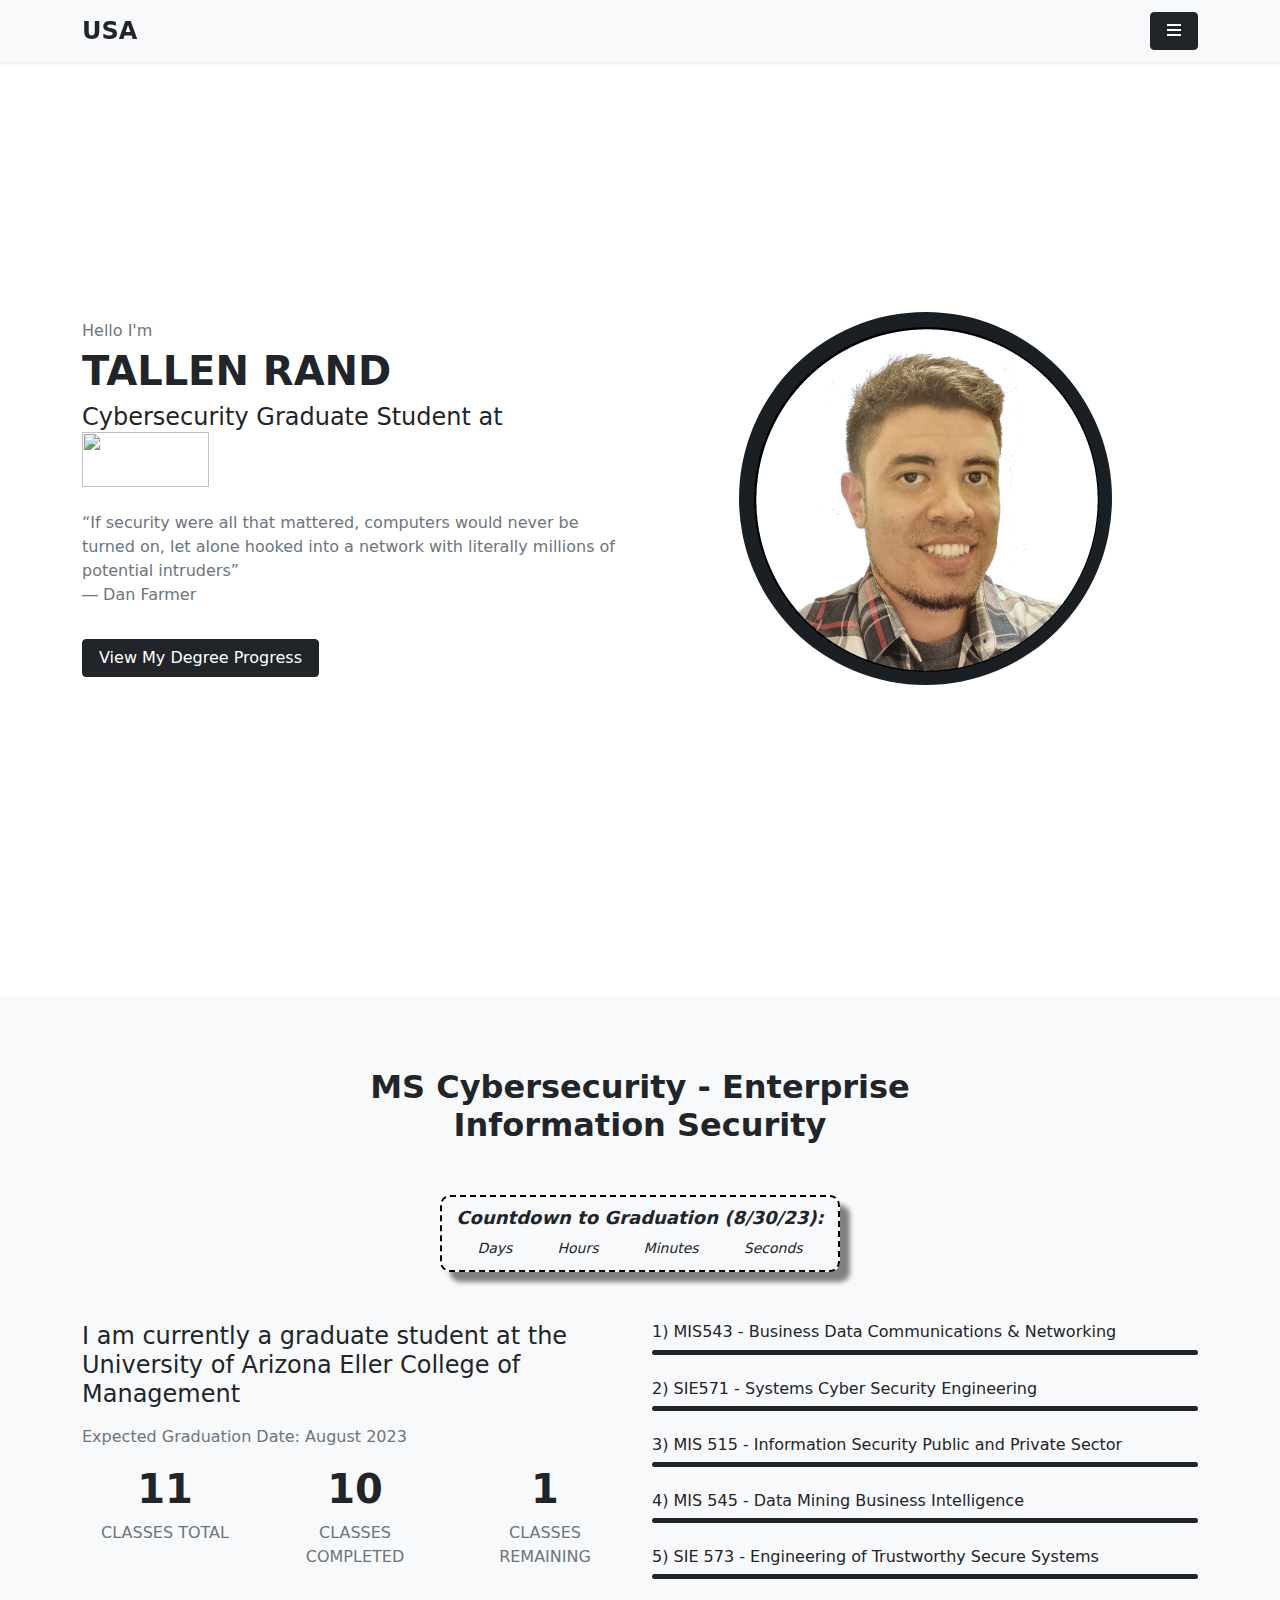
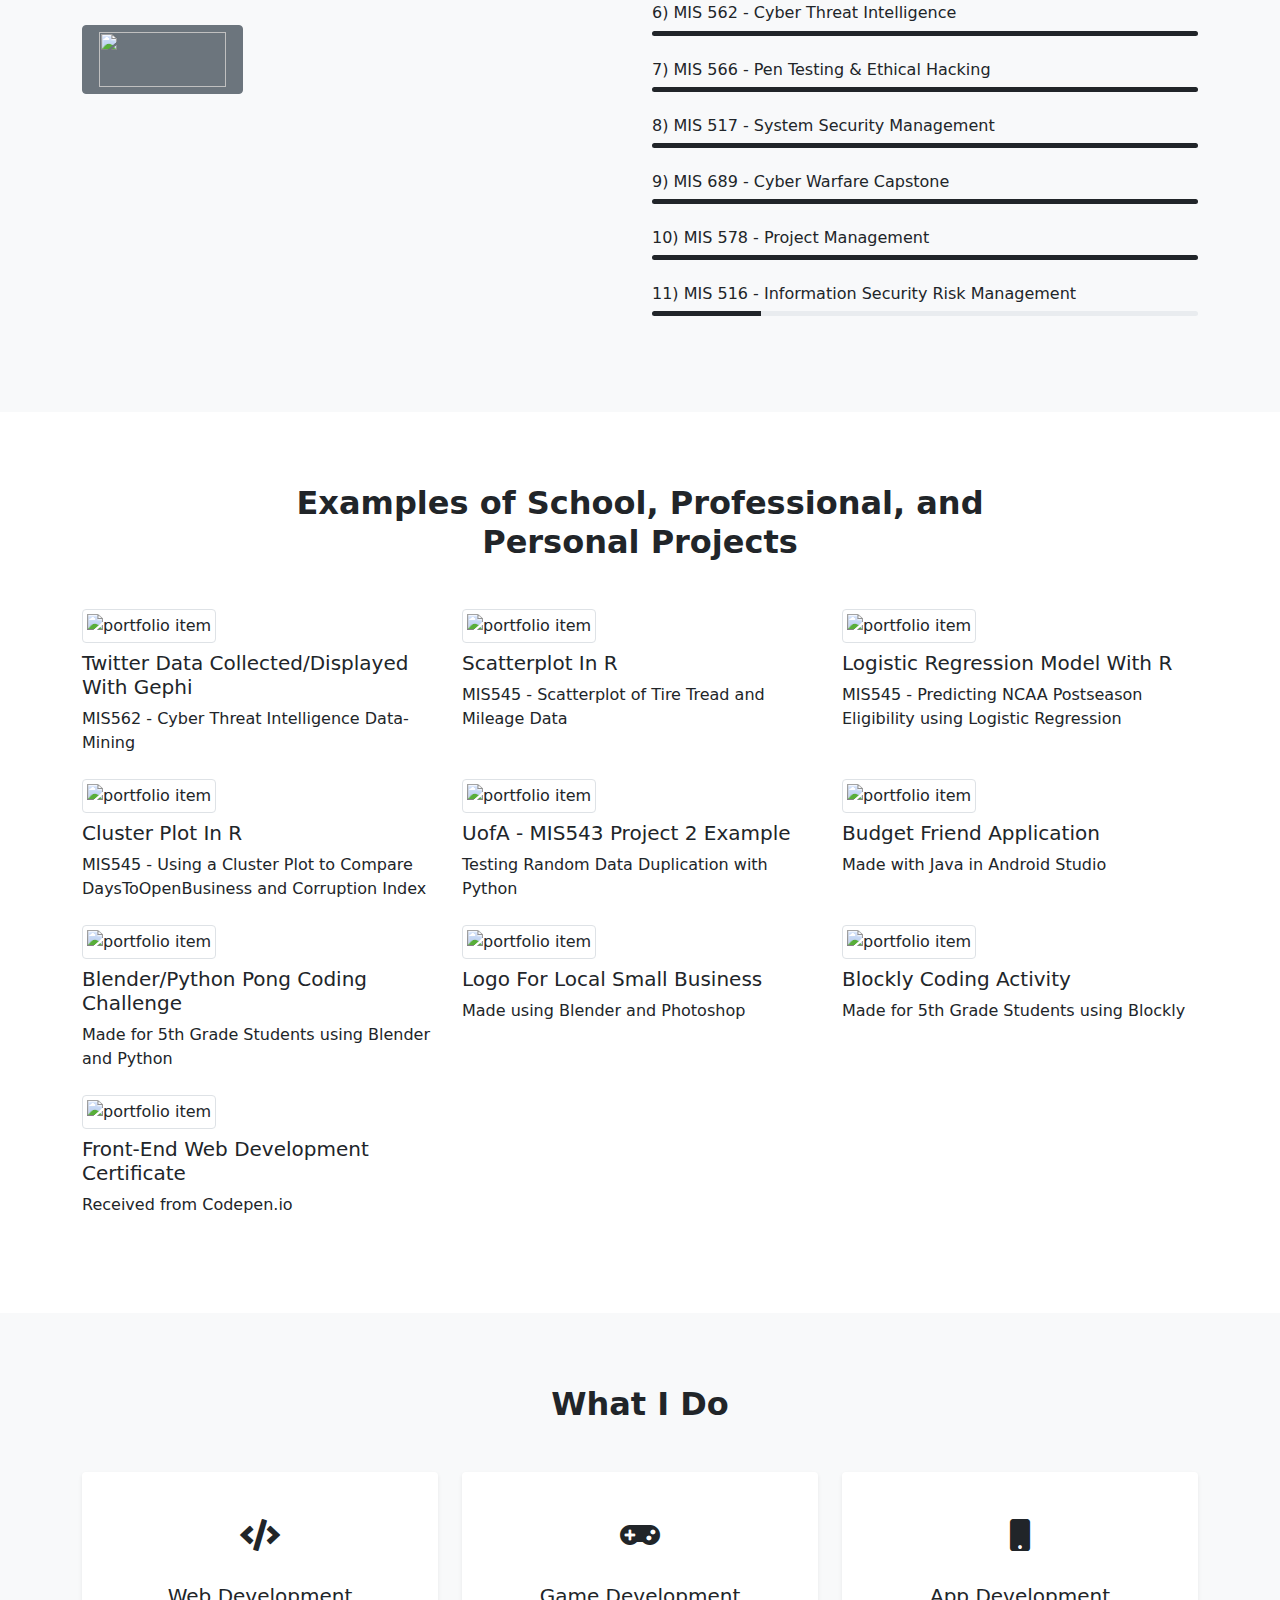
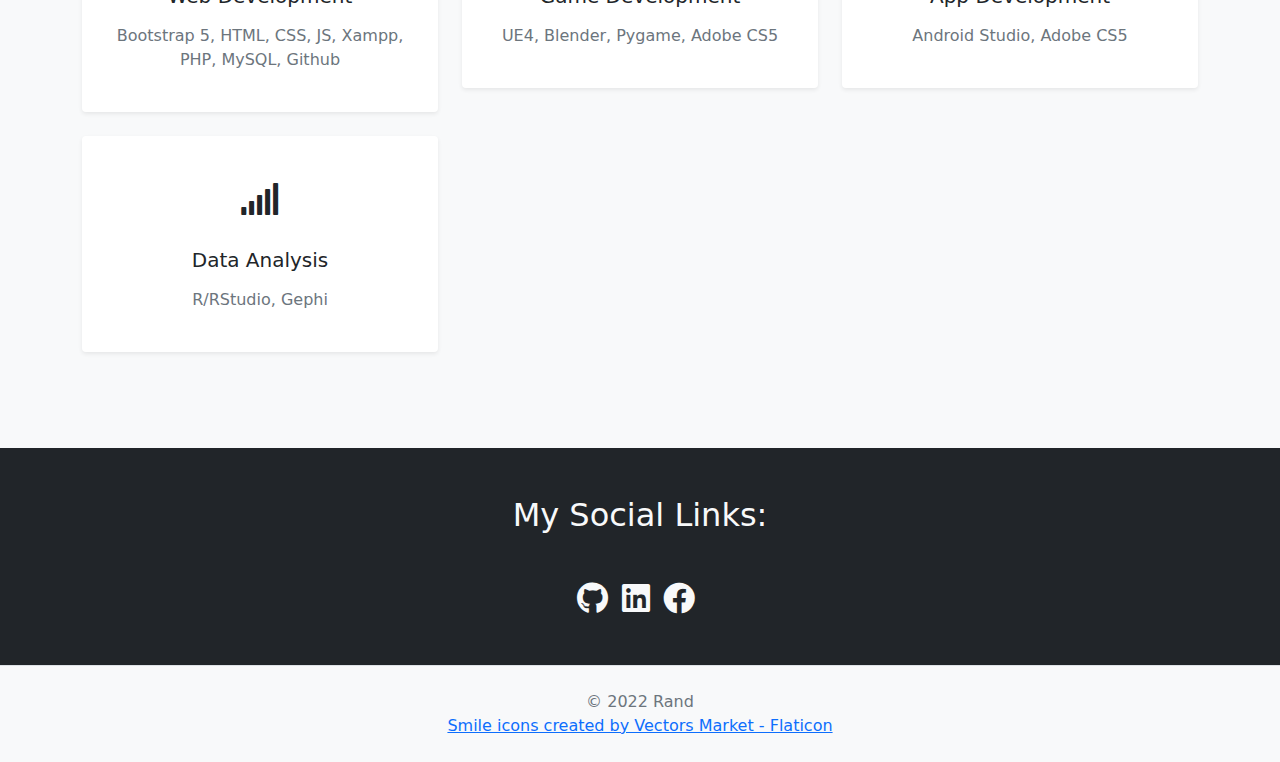
==== commit d5b49214: "updated last class" ====
--- a/index.html
+++ b/index.html
@@ -65,7 +65,7 @@
     <div class="row justify-content-center">
       <div class="col-lg-8">
         <div class="section-title text-center">
-          <h2 class="fw-bold mb-5">Cybersecurity MS Progress</h2>
+          <h2 class="fw-bold mb-5">MS Cybersecurity - Enterprise Information Security</h2>
         </div>
       </div>
     </div>
@@ -114,13 +114,13 @@
           </div>
         <div class="col-sm-4">
           <div clas="fact-item">
-            <h4 class="fs-1 fw-bold">9</h4>
+            <h4 class="fs-1 fw-bold">10</h4>
             <p class="text-muted">Classes Completed</p>
           </div>
         </div>
         <div class="col-sm-4">
           <div clas="fact-item">
-            <h4 class="fs-1 fw-bold">2</h4>
+            <h4 class="fs-1 fw-bold">1</h4>
             <p class="text-muted">Classes Remaining</p>
           </div>
         </div>
@@ -202,14 +202,14 @@
       <div class="skill-item mb-4">
         <h3 class="fs-6">10) MIS 578 - Project Management</h3>
         <div class="progress" style="height: 5px;">
-          <div class="progress-bar bg-dark" role="progressbar" style="width: 10%;" 
+          <div class="progress-bar bg-dark" role="progressbar" style="width: 100%;" 
           aria-valuenow="0" aria-valuemin="0" aria-valuemax="100"></div>
         </div>
       </div>
       <div class="skill-item mb-4">
         <h3 class="fs-6">11) MIS 516 - Information Security Risk Management</h3>
         <div class="progress" style="height: 5px;">
-          <div class="progress-bar bg-dark" role="progressbar" style="width: 0%;" 
+          <div class="progress-bar bg-dark" role="progressbar" style="width: 20%;" 
           aria-valuenow="0" aria-valuemin="0" aria-valuemax="100"></div>
         </div>
       </div>
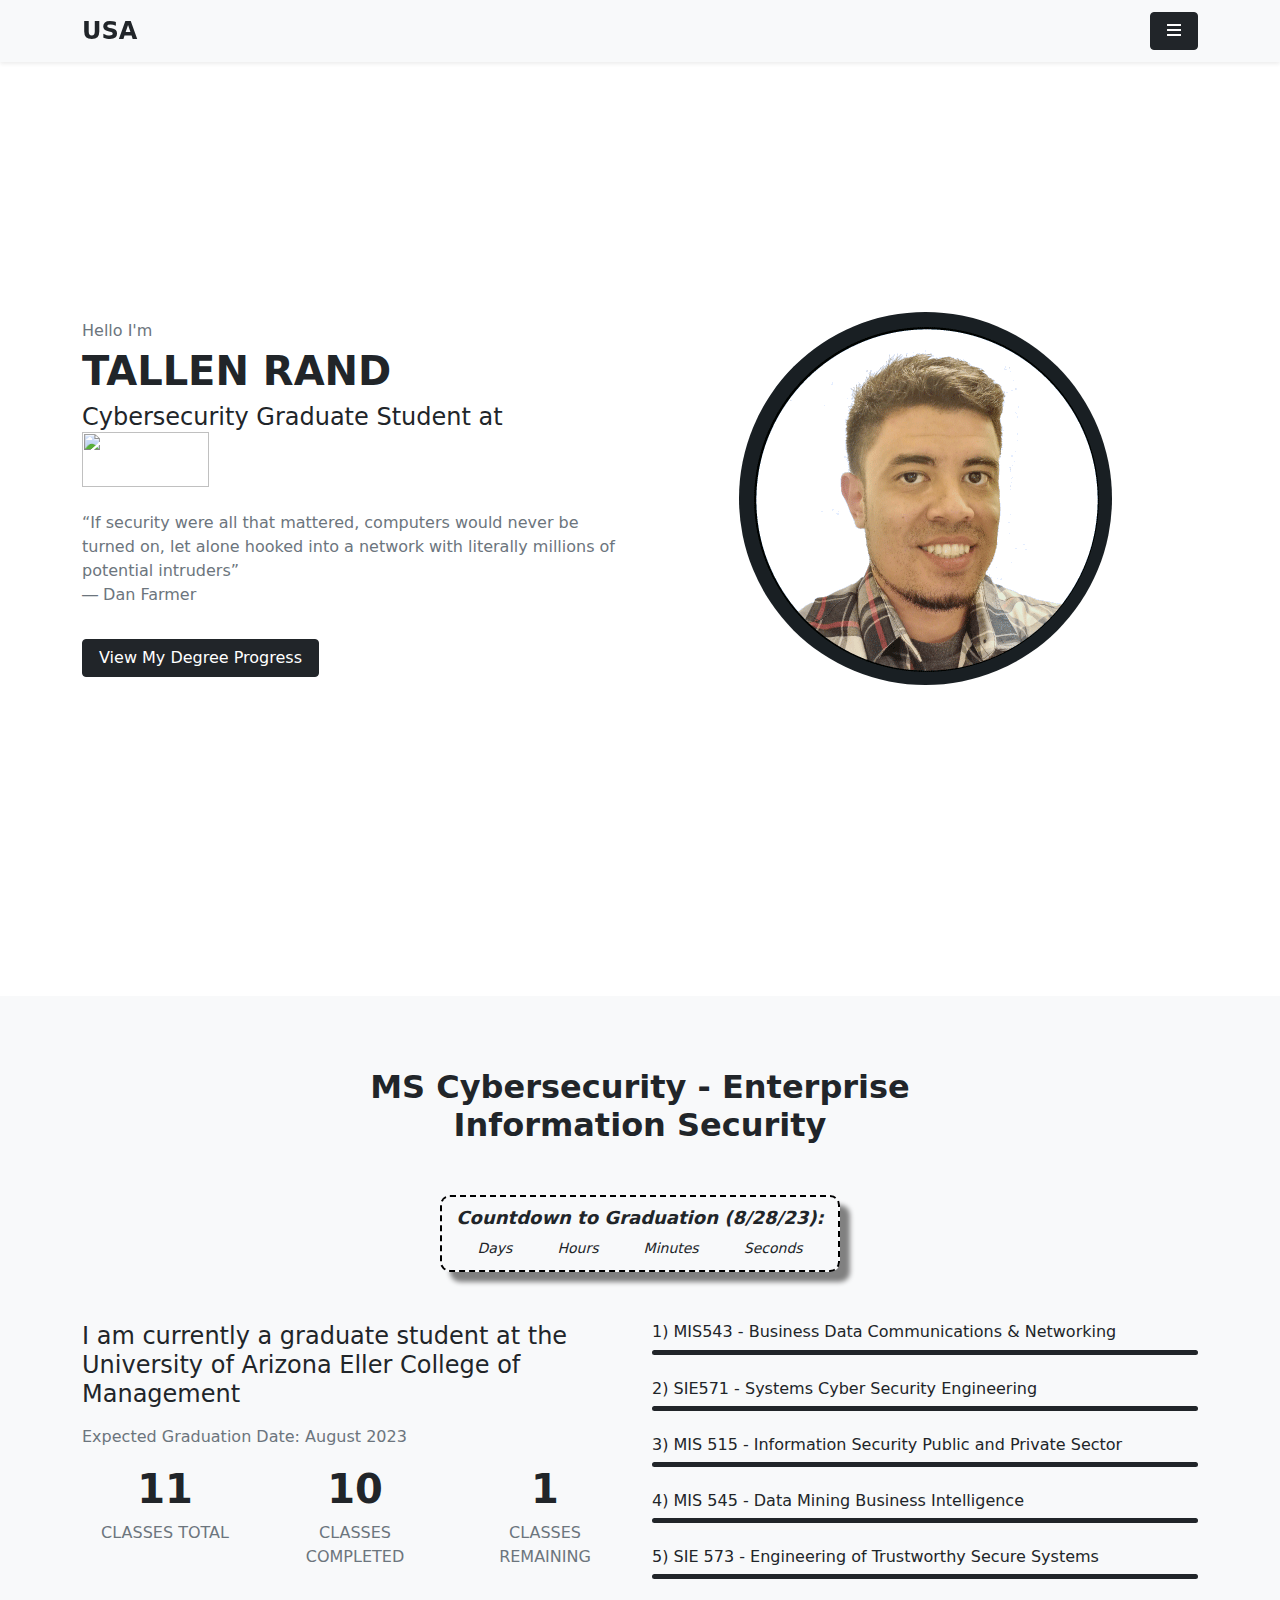
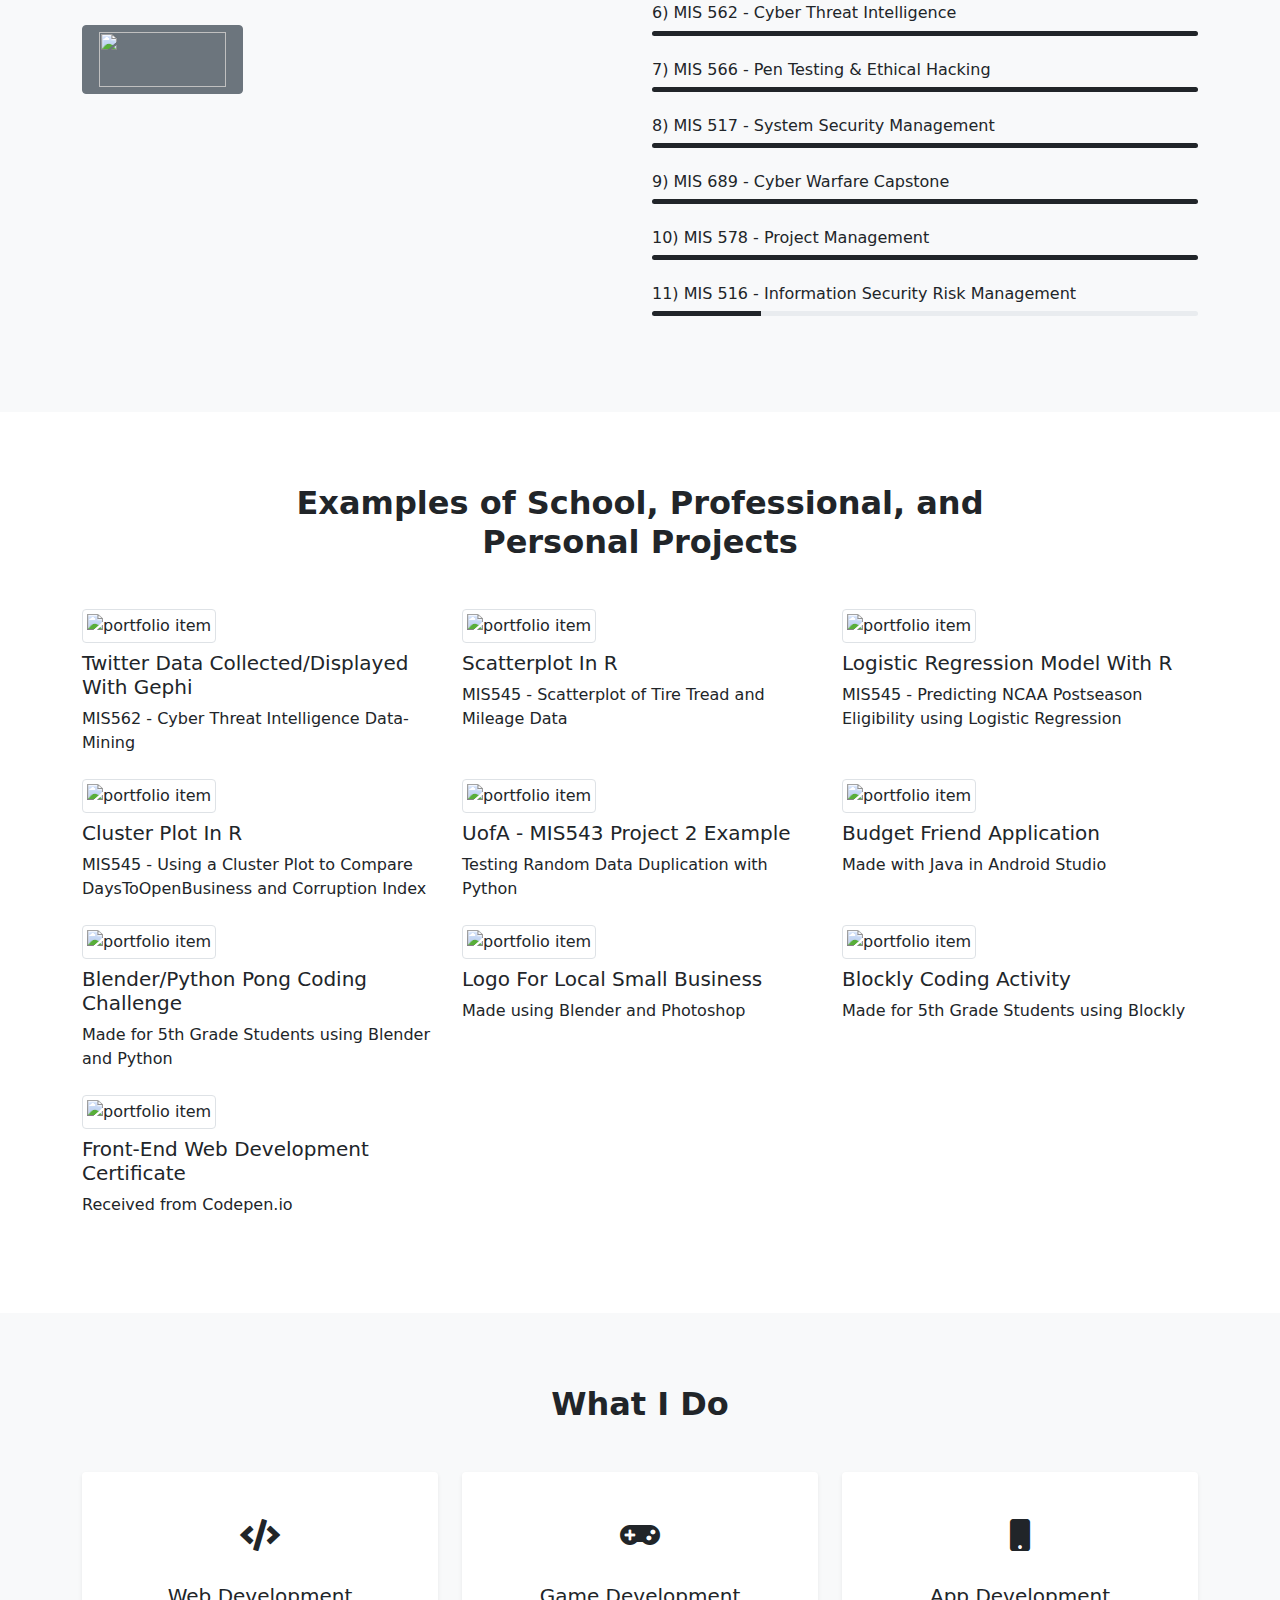
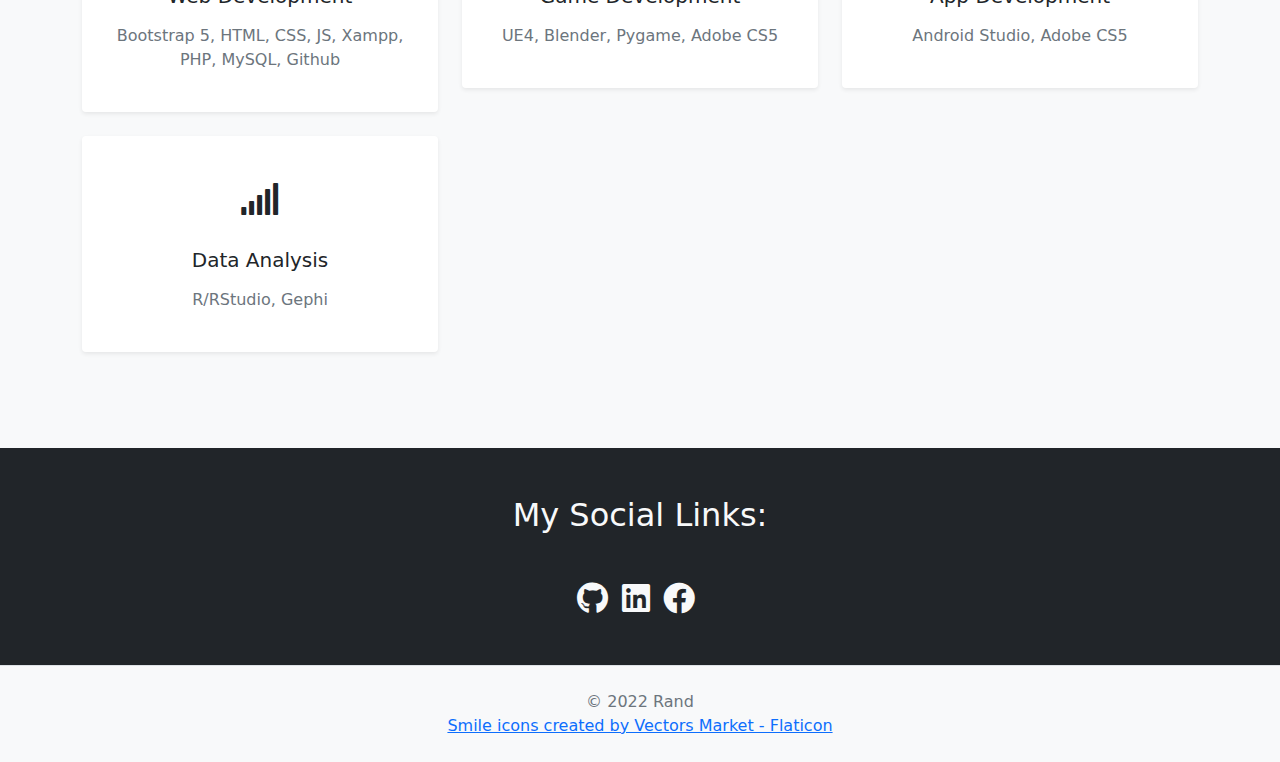
==== commit c8823dc8: "updated grad date" ====
--- a/index.html
+++ b/index.html
@@ -72,7 +72,7 @@
 
 <!-- Graduation Countdown Timer -->
     <div id="outerBox">
-      <h4><b><i>Countdown to Graduation (8/30/23):</b></i></h1>
+      <h4><b><i>Countdown to Graduation (8/28/23):</b></i></h1>
           <li><span id="days"></span><i>Days</i></li>
           <li><span id="hours"></span><i>Hours</i></li>
           <li><span id="minutes"></span><i>Minutes</i></li>
@@ -84,7 +84,7 @@
           hour = minute * 60,
           day = hour * 24;
 
-          var countDown = new Date("Aug 30, 2023 00:00:00").getTime(),
+          var countDown = new Date("Aug 28, 2023 00:00:00").getTime(),
             x = setInterval(function() {
           var now = new Date().getTime(),
             distance = countDown - now;
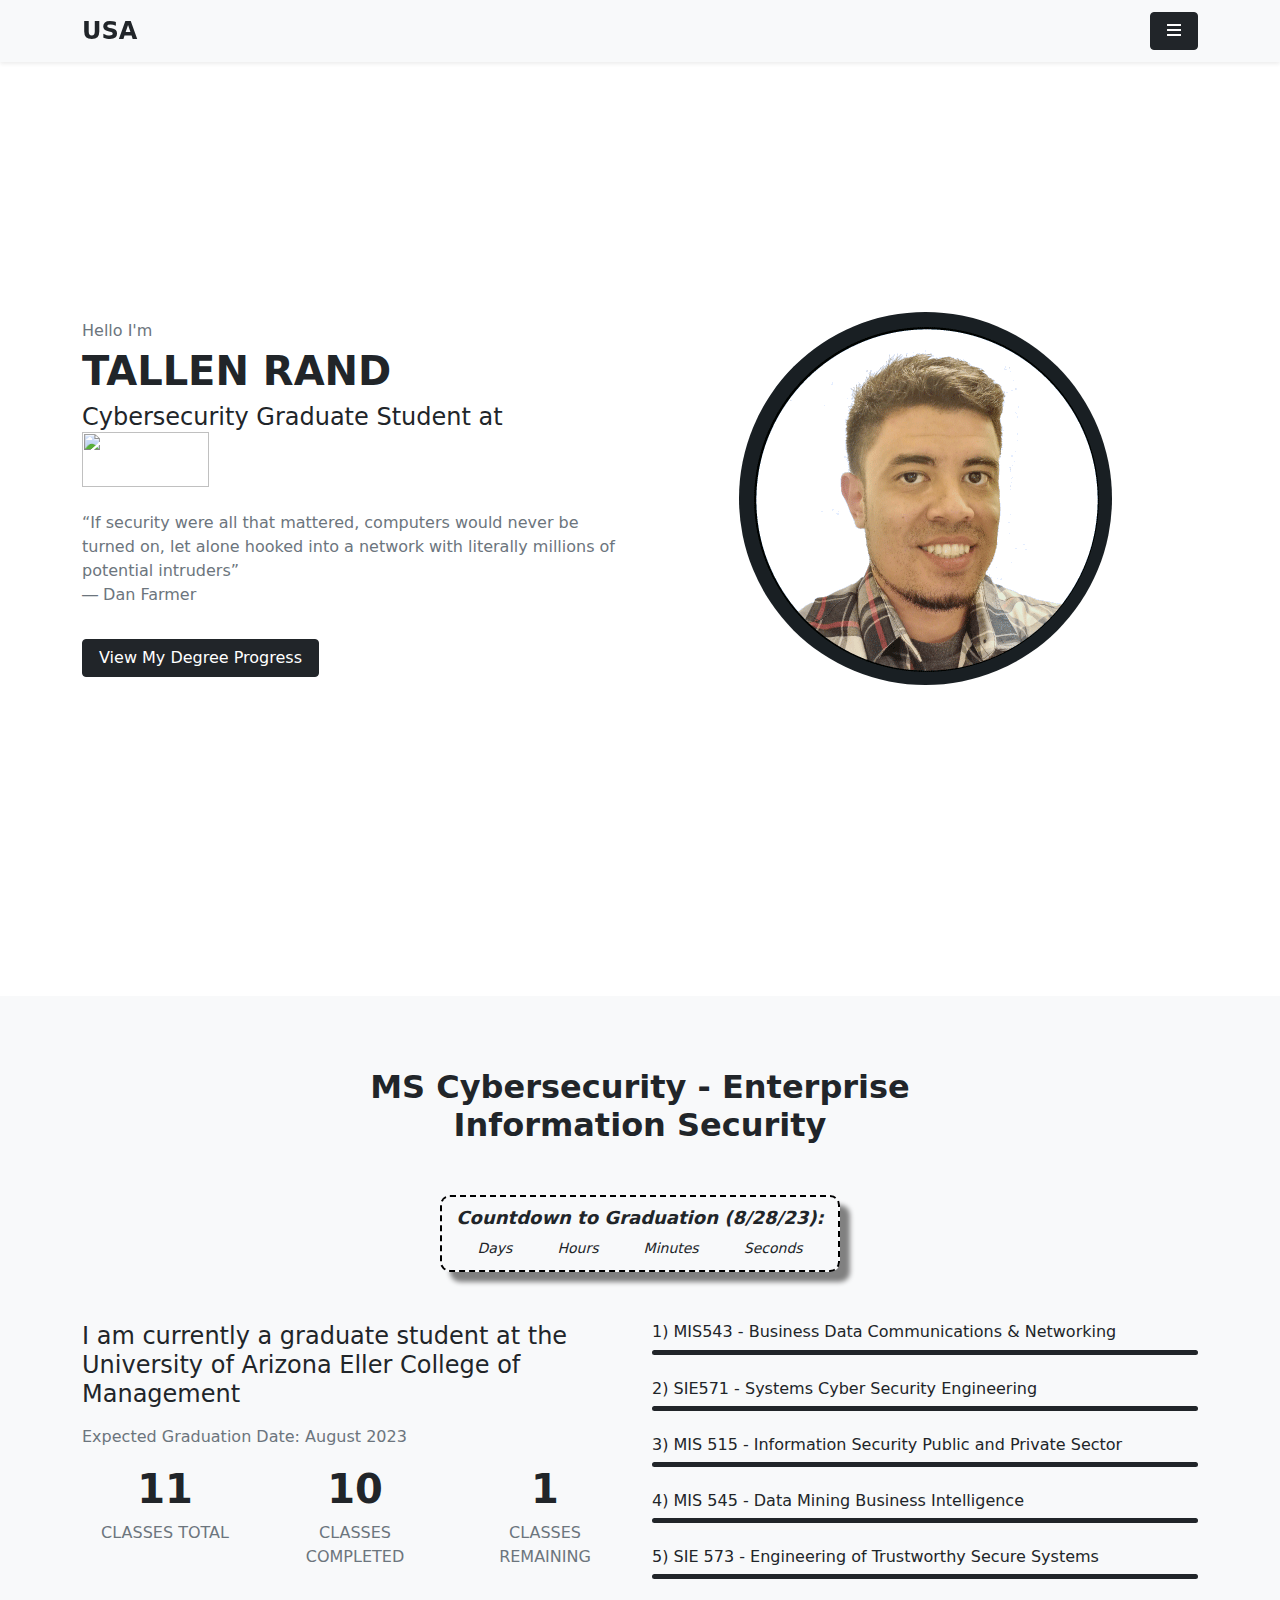
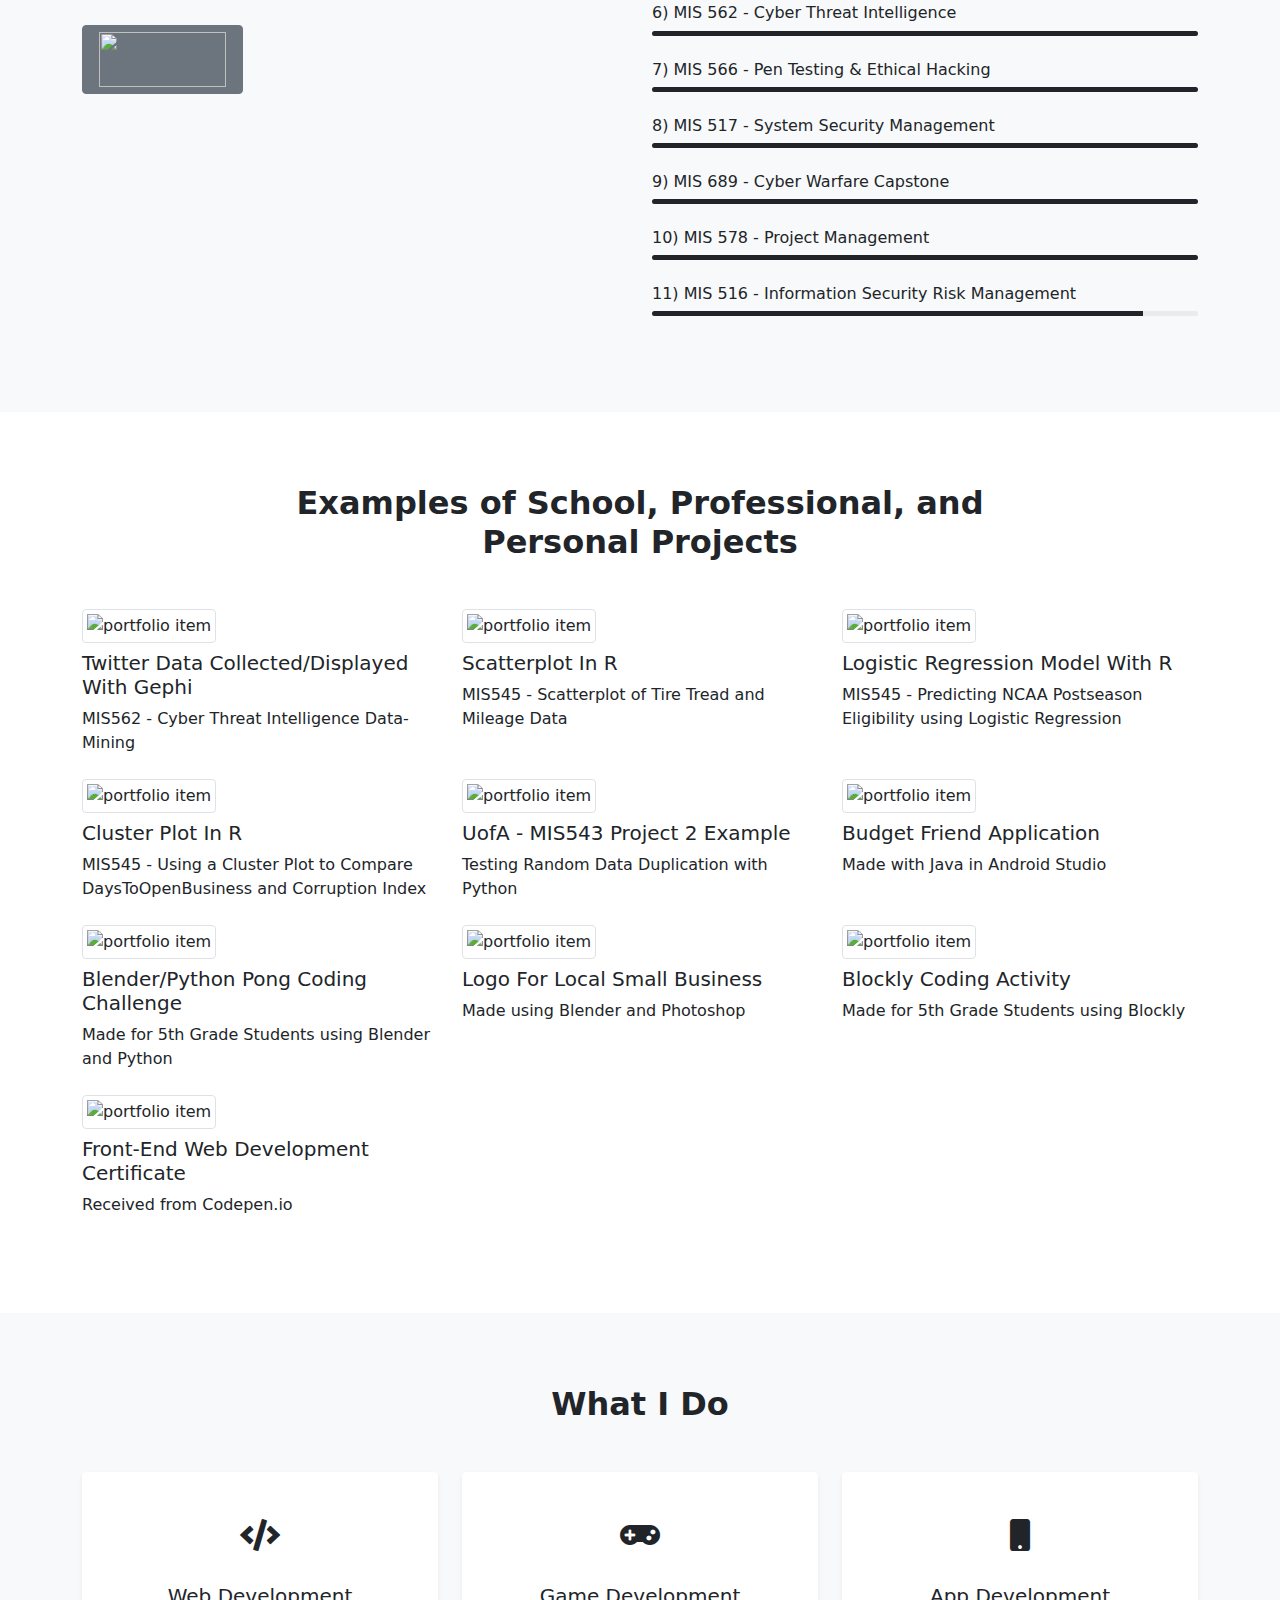
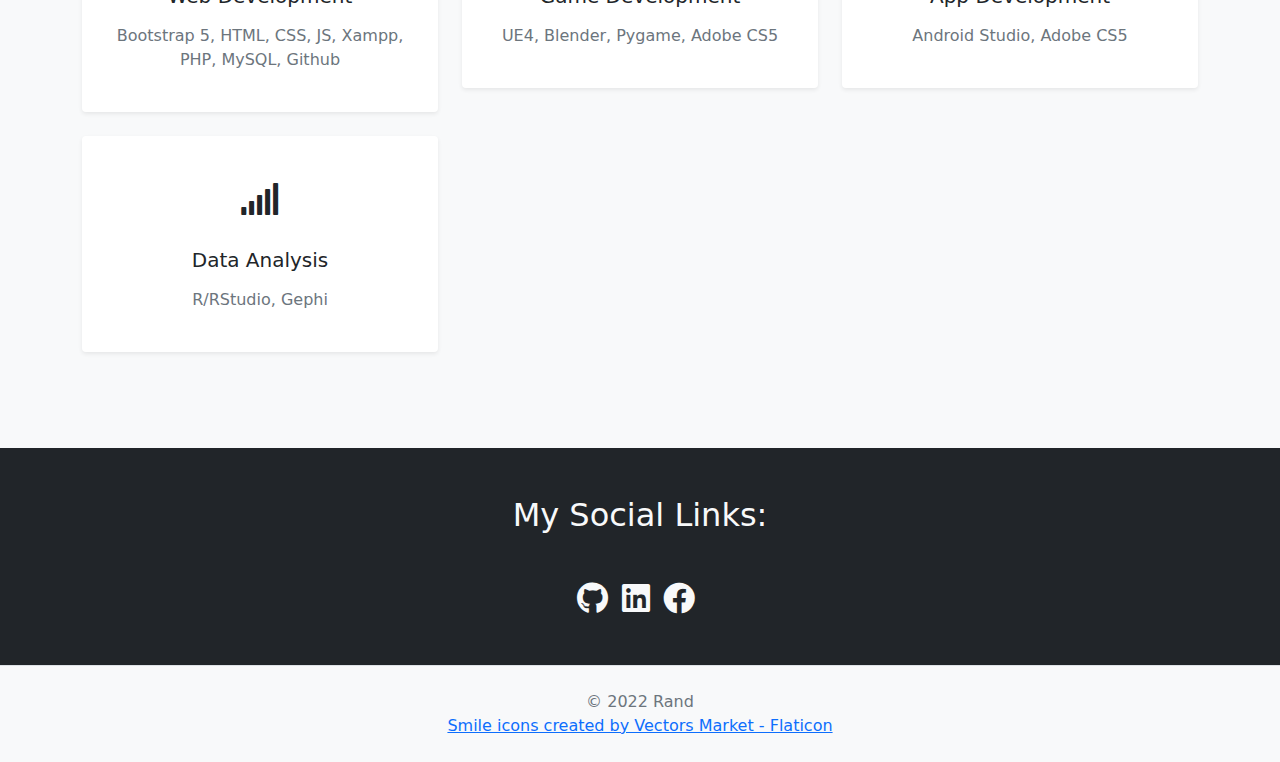
==== commit 366d5ed1: "updated class bar" ====
--- a/index.html
+++ b/index.html
@@ -209,7 +209,7 @@
       <div class="skill-item mb-4">
         <h3 class="fs-6">11) MIS 516 - Information Security Risk Management</h3>
         <div class="progress" style="height: 5px;">
-          <div class="progress-bar bg-dark" role="progressbar" style="width: 20%;" 
+          <div class="progress-bar bg-dark" role="progressbar" style="width: 90%;" 
           aria-valuenow="0" aria-valuemin="0" aria-valuemax="100"></div>
         </div>
       </div>
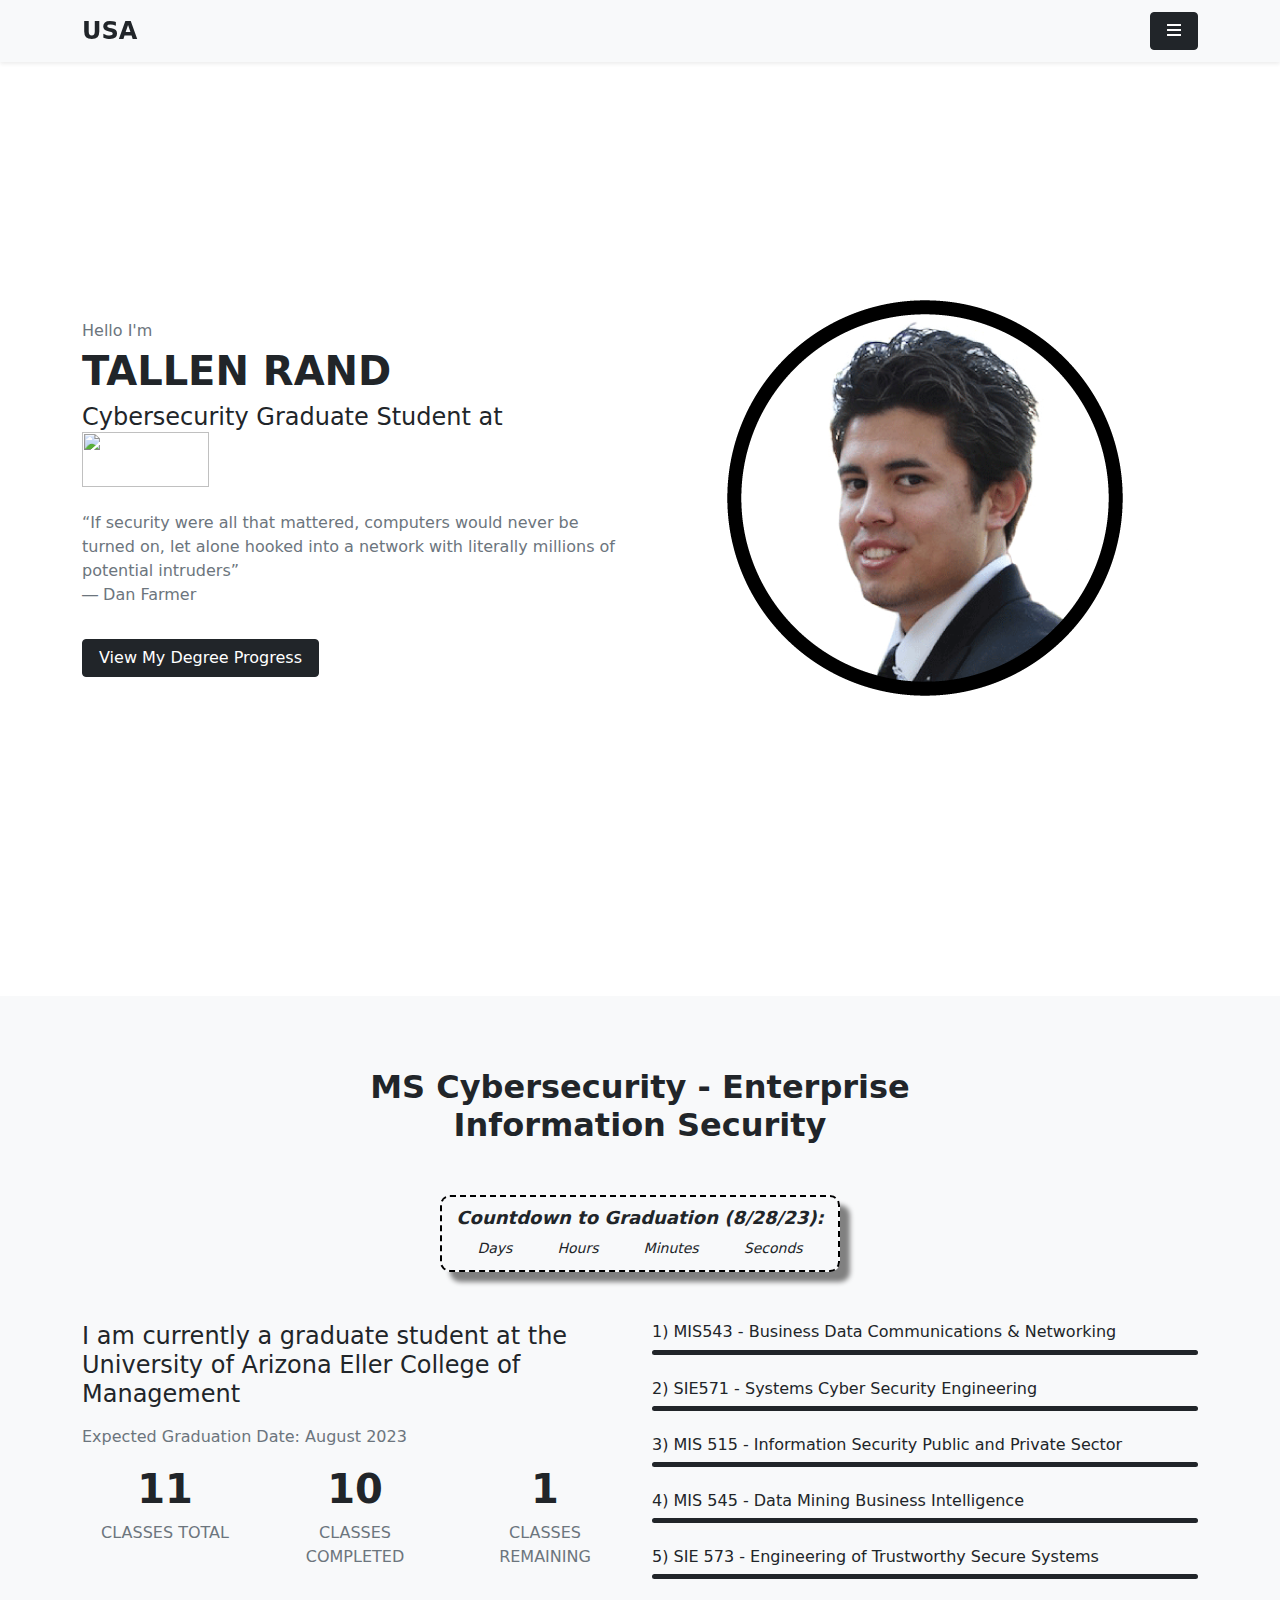
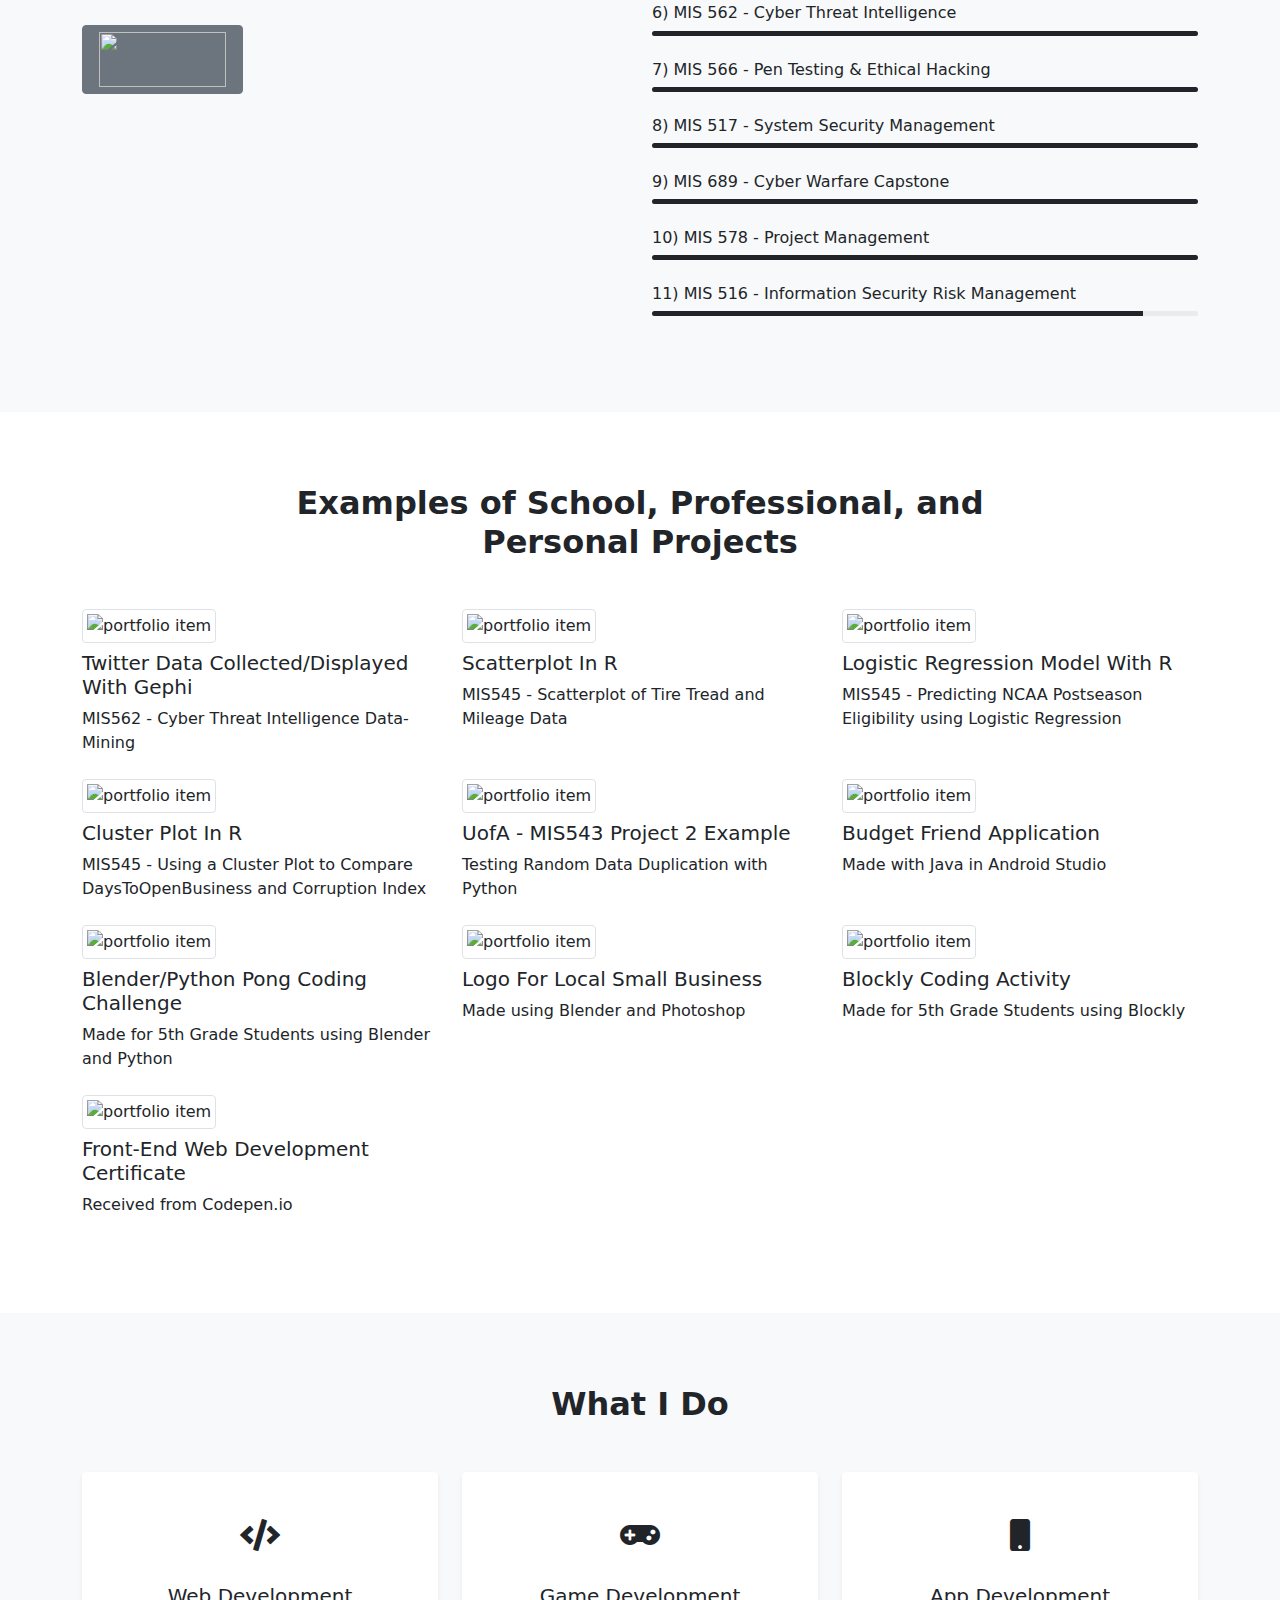
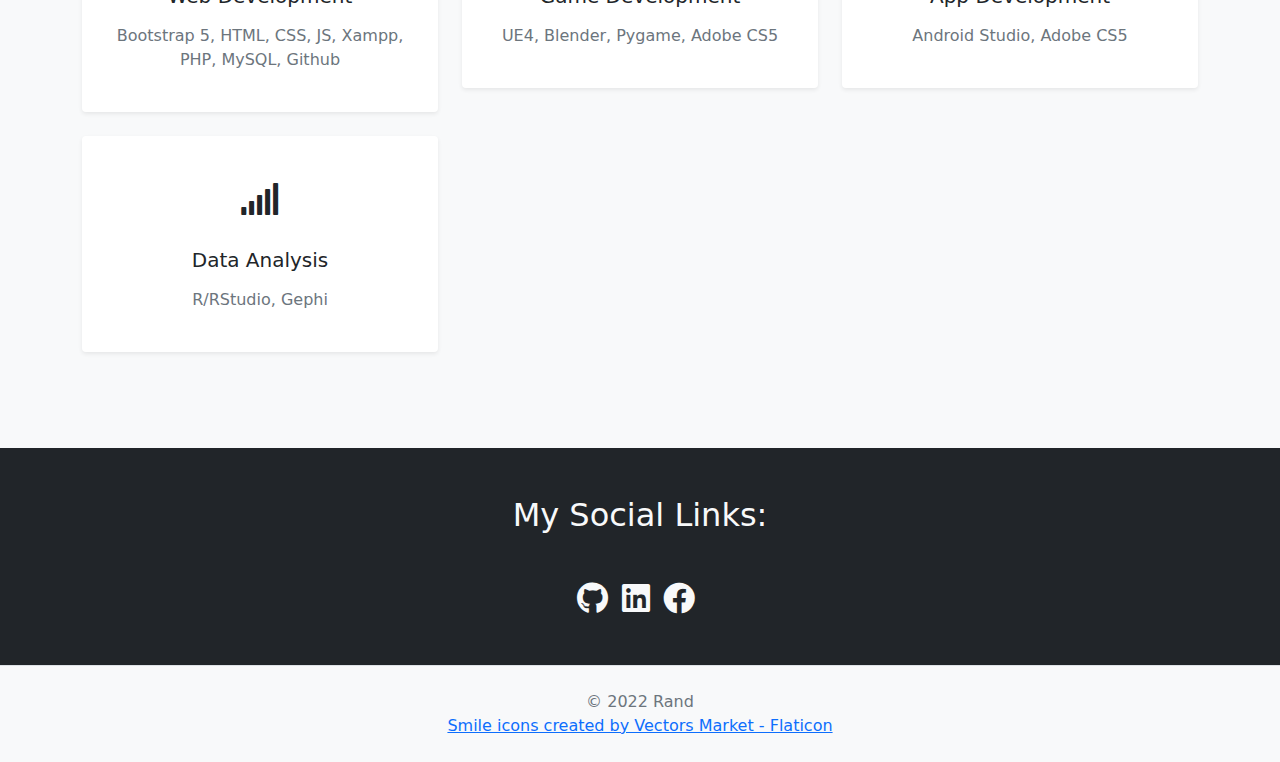
==== commit 66e38ad4: "new pic" ====
--- a/index.html
+++ b/index.html
@@ -39,7 +39,7 @@
   <div class="row min-vh-100 align-items-center align-content-center">
     <div class="col-md-6 mt-5 mt-md-0">
       <div class="home-img text-center">
-        <img src="img/Rand_Prof7.png" class="rounded-circle mw-100";alt="profile img">
+        <img src="img/Rand_Profile_Pic.png" class="rounded-circle mw-100";alt="profile img">
       </div>
     </div>
     <div class="col-md-6 mt-5 mt-md-0 order-md-first">
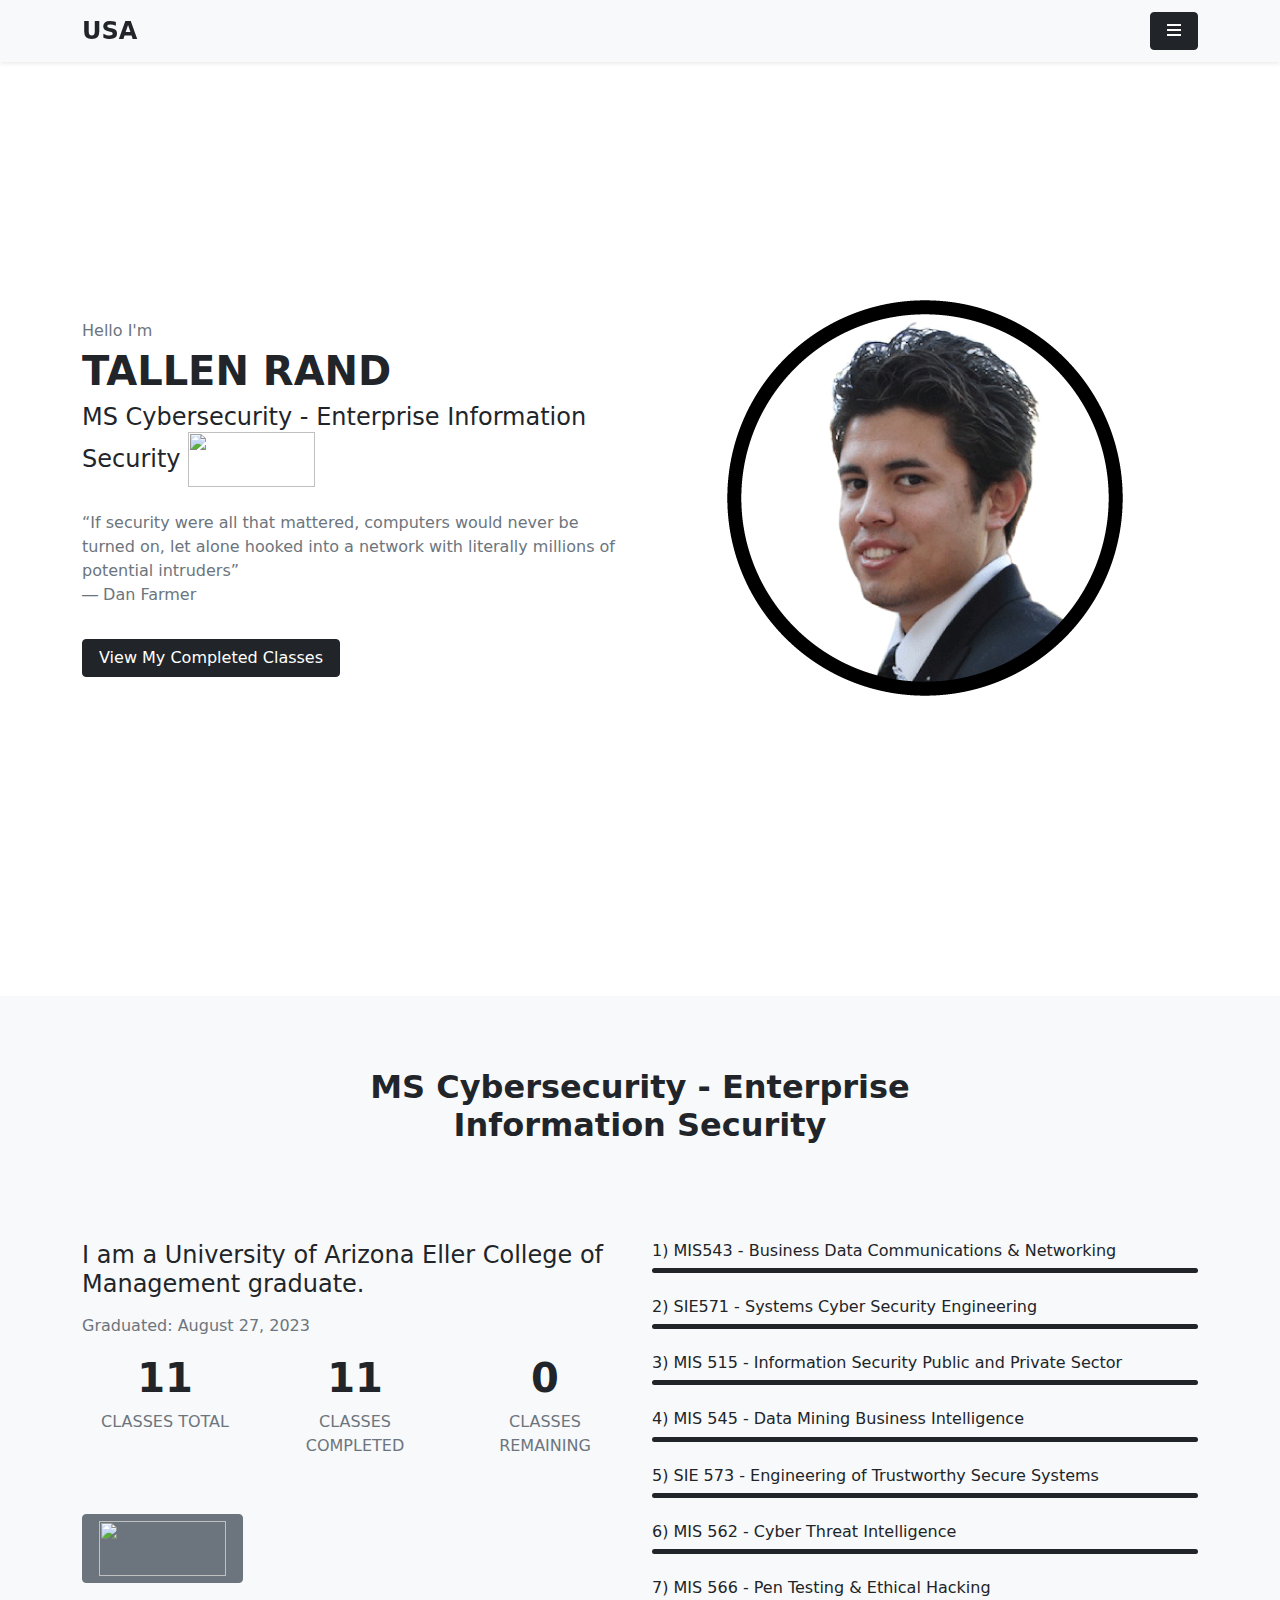
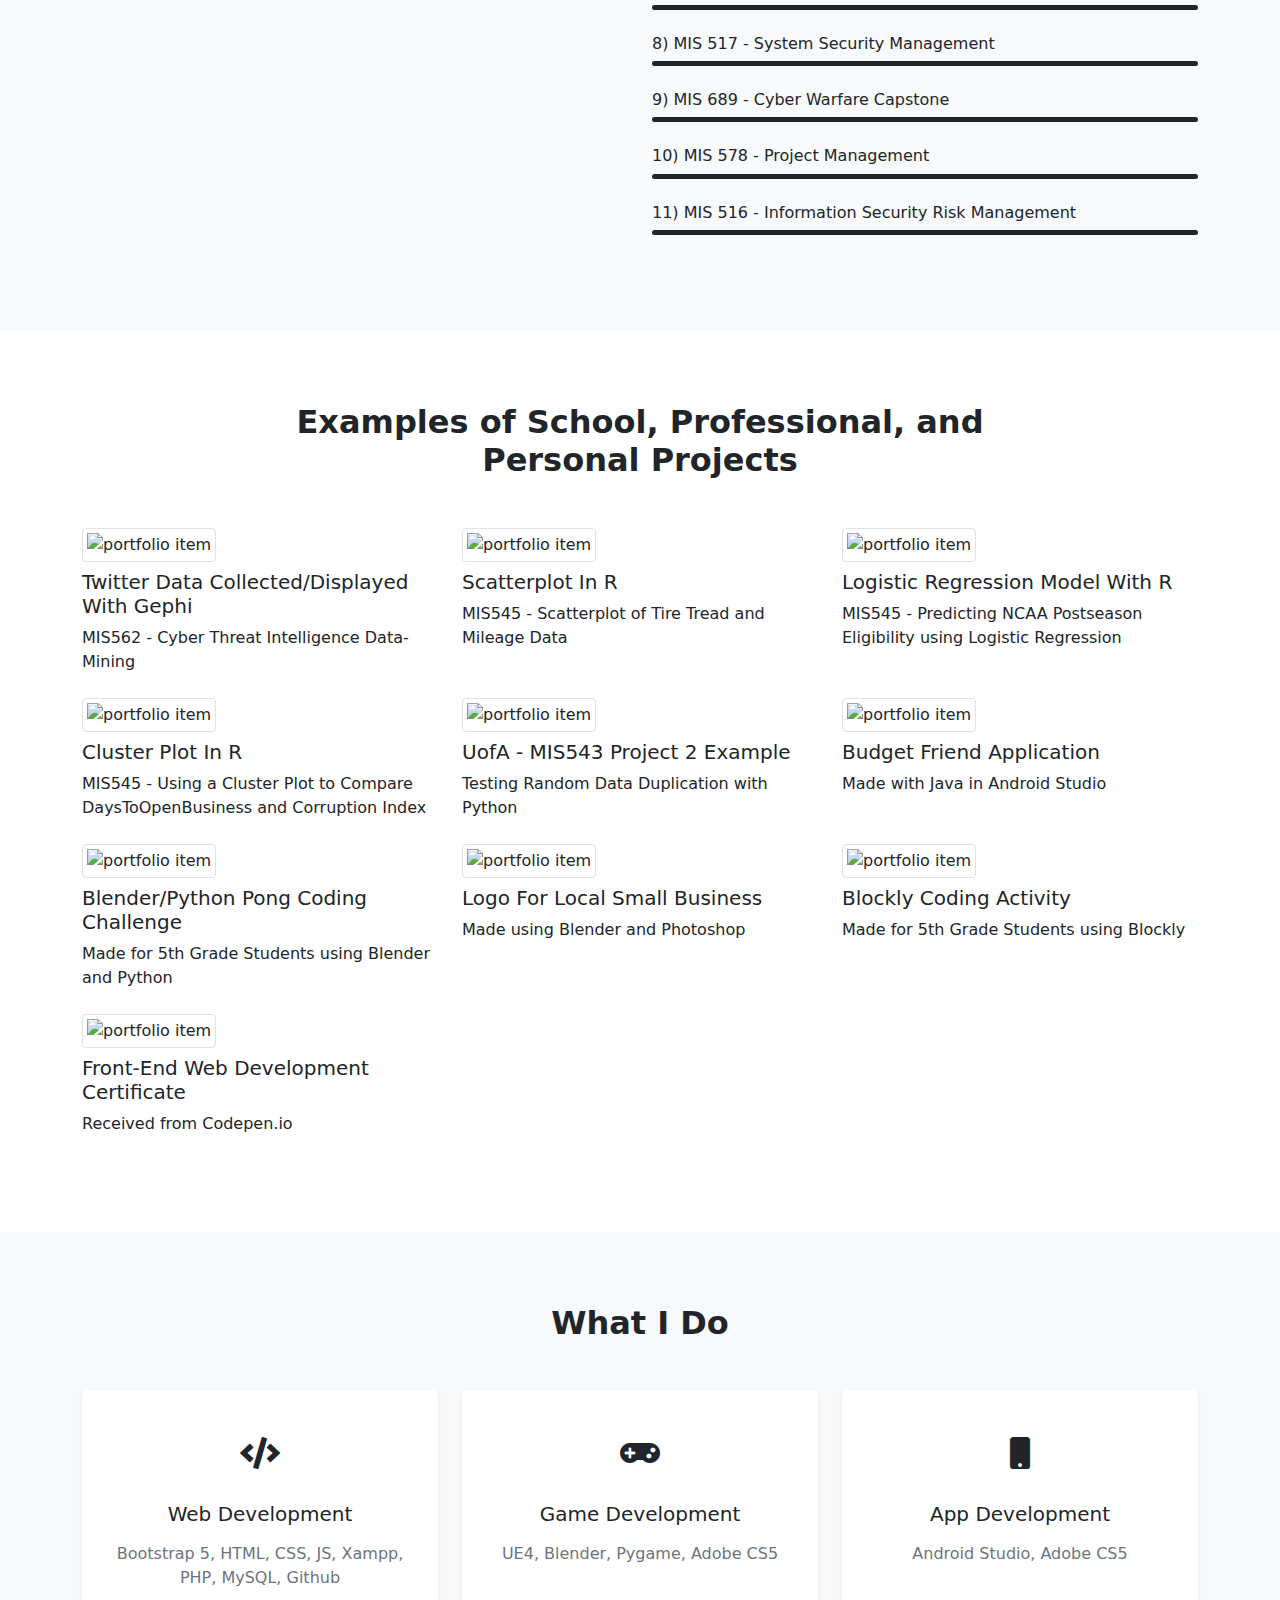
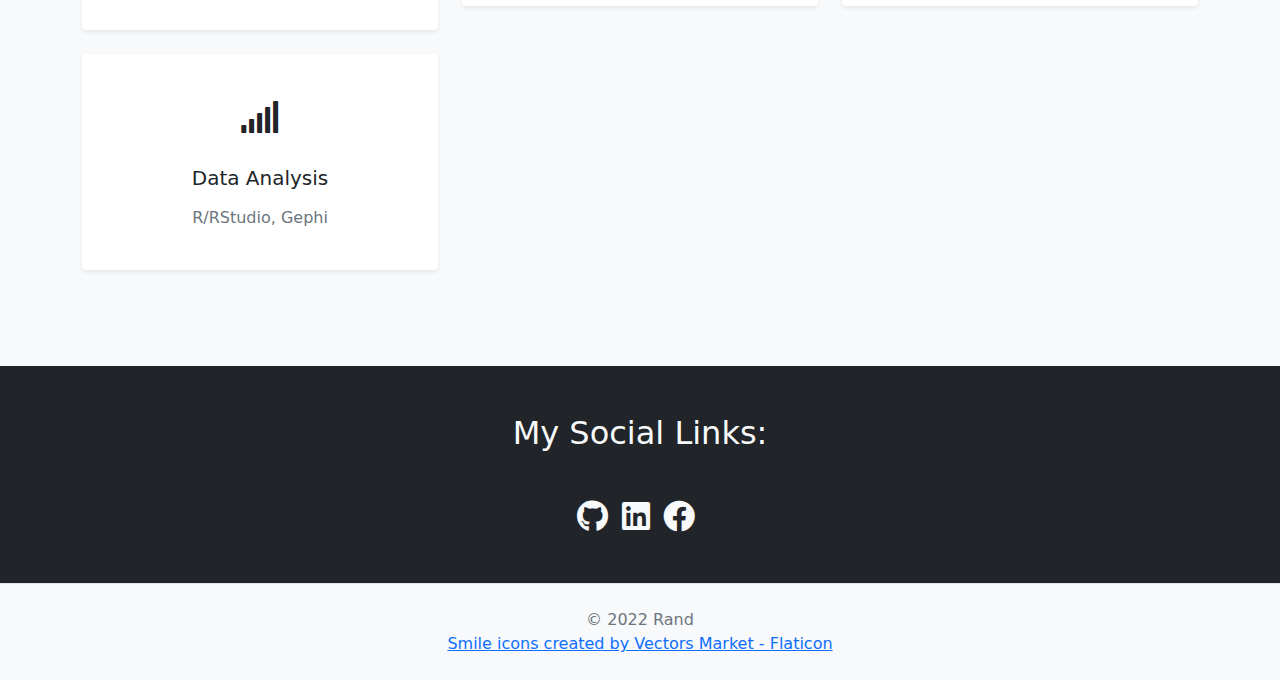
==== commit 1cc0319c: "updates" ====
--- a/index.html
+++ b/index.html
@@ -46,12 +46,12 @@
       <div class="home-text">
         <p class="text-muted mb-1">Hello I'm</p>
         <h1 class="text-dark text-uppercase fs-1 fw-bold">Tallen Rand</h1>
-        <h2 class="fs-4">Cybersecurity Graduate Student at <img src="https://external-content.duckduckgo.com/iu/?u=http%3A%2F%2Fwww.brandonmikelaitis.com%2Fimages%2Fa-logo.png&f=1&nofb=1"
+        <h2 class="fs-4">MS Cybersecurity - Enterprise Information Security <img src="https://external-content.duckduckgo.com/iu/?u=http%3A%2F%2Fwww.brandonmikelaitis.com%2Fimages%2Fa-logo.png&f=1&nofb=1"
           width="127" height="55"></img></h2> 
         <p class="mt-4 text-muted">“If security were all that mattered, computers would never be turned on, 
           let alone hooked into a network with literally millions of potential intruders”<br>
           ― Dan Farmer</p>
-          <a href="#about" class="btn btn-dark px-3 mt-3">View My Degree Progress</a>
+          <a href="#about" class="btn btn-dark px-3 mt-3">View My Completed Classes</a>
       </div>
     </div>
   </div>
@@ -70,9 +70,9 @@
       </div>
     </div>
 
-<!-- Graduation Countdown Timer -->
+<!-- Graduation Countdown Timer
     <div id="outerBox">
-      <h4><b><i>Countdown to Graduation (8/28/23):</b></i></h1>
+      <h4><b><i>Countdown to Graduation (8/27/23):</b></i></h1>
           <li><span id="days"></span><i>Days</i></li>
           <li><span id="hours"></span><i>Hours</i></li>
           <li><span id="minutes"></span><i>Minutes</i></li>
@@ -84,7 +84,7 @@
           hour = minute * 60,
           day = hour * 24;
 
-          var countDown = new Date("Aug 28, 2023 00:00:00").getTime(),
+          var countDown = new Date("Aug 27, 2023 00:00:00").getTime(),
             x = setInterval(function() {
           var now = new Date().getTime(),
             distance = countDown - now;
@@ -95,14 +95,14 @@
           }, second)
         </script>
     </div>
-<!-- End Graduation Countdown Timer -->
+End Graduation Countdown Timer -->
     <br>
     <br>
     <div class="row">
       <div class="col-md-6">
         <div class="about-text">
-          <h3 class="fs-4 mb-3">I am currently a graduate student at the University of Arizona Eller College of Management</h3>
-          <p class="text-muted">Expected Graduation Date: August 2023
+          <h3 class="fs-4 mb-3">I am a University of Arizona Eller College of Management graduate.</h3>
+          <p class="text-muted">Graduated: August 27, 2023
           </p>
         </div>
         <div class="row text-center text-uppercase my-3">
@@ -114,13 +114,13 @@
           </div>
         <div class="col-sm-4">
           <div clas="fact-item">
-            <h4 class="fs-1 fw-bold">10</h4>
+            <h4 class="fs-1 fw-bold">11</h4>
             <p class="text-muted">Classes Completed</p>
           </div>
         </div>
         <div class="col-sm-4">
           <div clas="fact-item">
-            <h4 class="fs-1 fw-bold">1</h4>
+            <h4 class="fs-1 fw-bold">0</h4>
             <p class="text-muted">Classes Remaining</p>
           </div>
         </div>
@@ -209,7 +209,7 @@
       <div class="skill-item mb-4">
         <h3 class="fs-6">11) MIS 516 - Information Security Risk Management</h3>
         <div class="progress" style="height: 5px;">
-          <div class="progress-bar bg-dark" role="progressbar" style="width: 90%;" 
+          <div class="progress-bar bg-dark" role="progressbar" style="width: 100%;" 
           aria-valuenow="0" aria-valuemin="0" aria-valuemax="100"></div>
         </div>
       </div>
